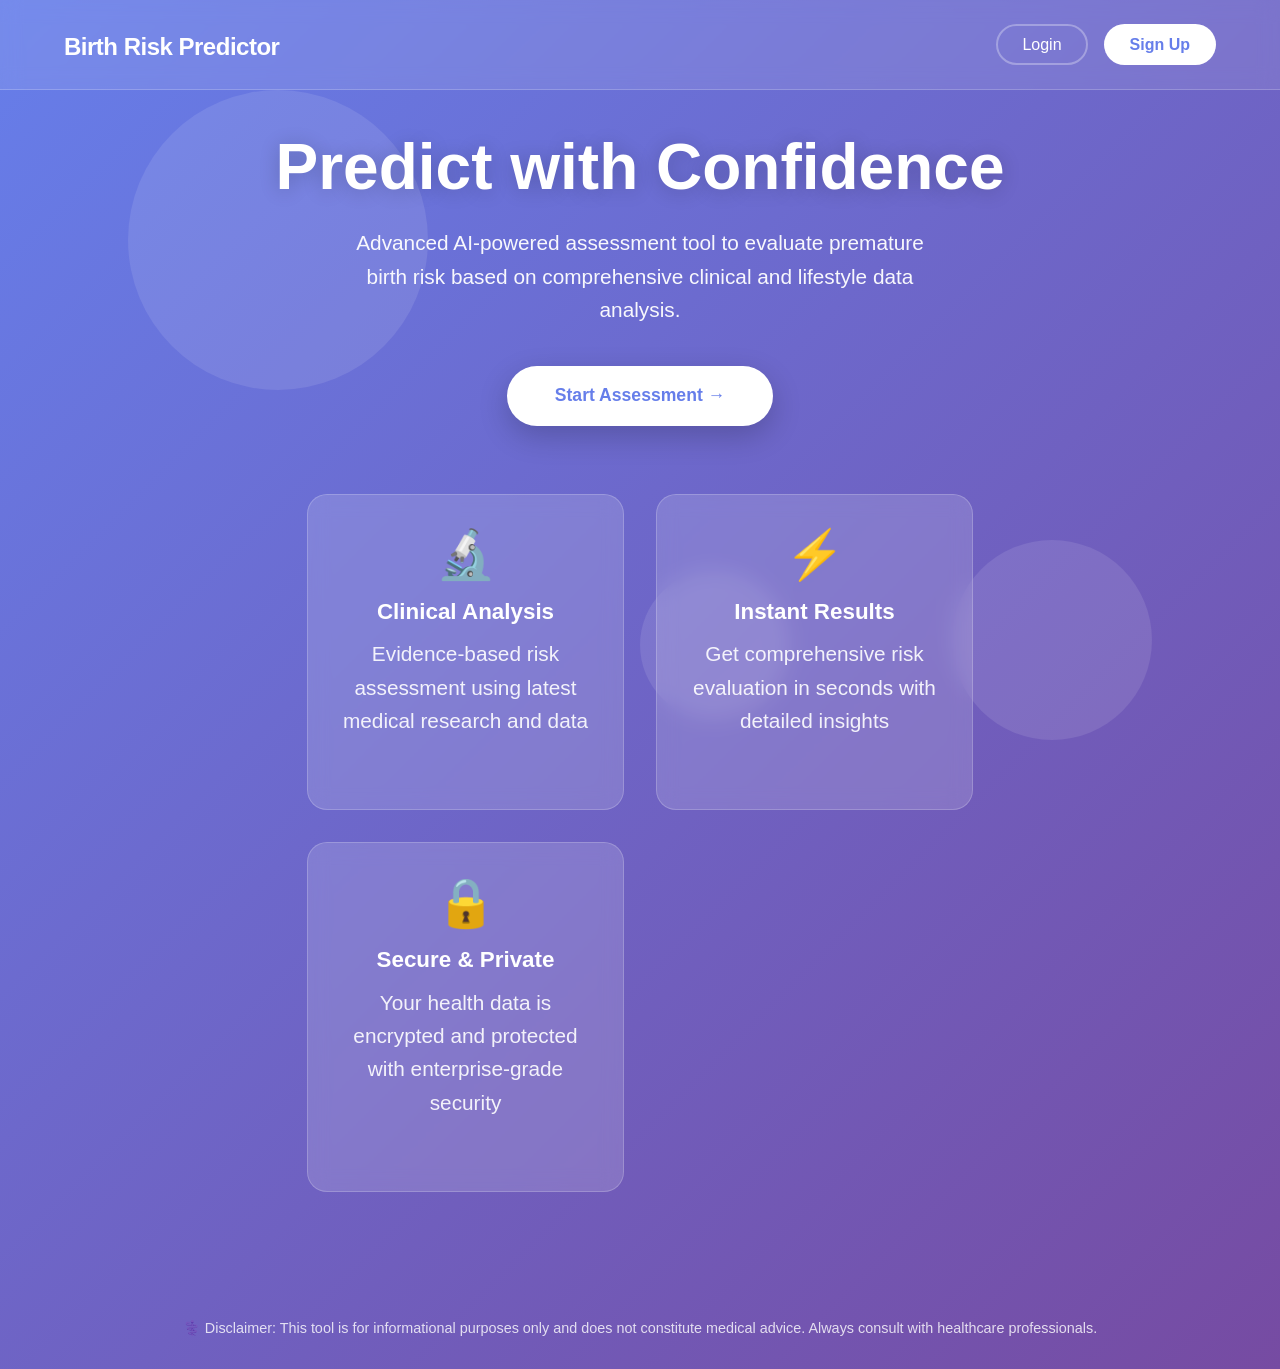
==== frontend/index.html @ d617b3e4 "update" ====
<!DOCTYPE html>
<html lang="en">
<head>
  <meta charset="UTF-8">
  <meta name="viewport" content="width=device-width, initial-scale=1.0">
  <title>Premature Birth Risk Predictor</title>
  <style>
    * {
      margin: 0;
      padding: 0;
      box-sizing: border-box;
    }

    body {
      font-family: -apple-system, BlinkMacSystemFont, 'Segoe UI', Roboto, Oxygen, Ubuntu, Cantarell, sans-serif;
      background: linear-gradient(135deg, #667eea 0%, #764ba2 100%);
      min-height: 100vh;
      overflow-x: hidden;
    }

    .header {
      position: fixed;
      top: 0;
      left: 0;
      right: 0;
      display: flex;
      justify-content: space-between;
      align-items: center;
      padding: 1.5rem 5%;
      background: rgba(255, 255, 255, 0.1);
      backdrop-filter: blur(10px);
      border-bottom: 1px solid rgba(255, 255, 255, 0.2);
      z-index: 1000;
    }

    .logo a {
      color: white;
      text-decoration: none;
      font-size: 1.5rem;
      font-weight: 700;
      letter-spacing: -0.5px;
      transition: opacity 0.3s;
    }

    .logo a:hover {
      opacity: 0.8;
    }

    .nav {
      display: flex;
      gap: 1rem;
    }

    .nav a {
      color: white;
      text-decoration: none;
      padding: 0.6rem 1.5rem;
      border-radius: 25px;
      transition: all 0.3s;
      font-weight: 500;
      border: 2px solid transparent;
    }

    .nav a:first-child {
      border-color: rgba(255, 255, 255, 0.3);
    }

    .nav a:last-child {
      background: white;
      color: #667eea;
      font-weight: 600;
    }

    .nav a:hover {
      transform: translateY(-2px);
      box-shadow: 0 4px 12px rgba(0, 0, 0, 0.15);
    }

    .main {
      padding-top: 100px;
      min-height: 100vh;
      display: flex;
      align-items: center;
      justify-content: center;
    }

    .hero {
      text-align: center;
      color: white;
      max-width: 800px;
      padding: 2rem;
      animation: fadeInUp 1s ease-out;
    }

    @keyframes fadeInUp {
      from {
        opacity: 0;
        transform: translateY(30px);
      }
      to {
        opacity: 1;
        transform: translateY(0);
      }
    }

    .hero h2 {
      font-size: 4rem;
      margin-bottom: 1.5rem;
      font-weight: 800;
      line-height: 1.1;
      text-shadow: 0 2px 20px rgba(0, 0, 0, 0.2);
    }

    .hero p {
      font-size: 1.3rem;
      margin-bottom: 2.5rem;
      opacity: 0.95;
      line-height: 1.6;
      max-width: 600px;
      margin-left: auto;
      margin-right: auto;
    }

    .button {
      display: inline-block;
      padding: 1.2rem 3rem;
      background: white;
      color: #667eea;
      text-decoration: none;
      border-radius: 50px;
      font-weight: 700;
      font-size: 1.1rem;
      transition: all 0.3s;
      box-shadow: 0 10px 30px rgba(0, 0, 0, 0.2);
      position: relative;
      overflow: hidden;
    }

    .button::before {
      content: '';
      position: absolute;
      top: 0;
      left: -100%;
      width: 100%;
      height: 100%;
      background: linear-gradient(90deg, transparent, rgba(255, 255, 255, 0.3), transparent);
      transition: left 0.5s;
    }

    .button:hover::before {
      left: 100%;
    }

    .button:hover {
      transform: translateY(-3px);
      box-shadow: 0 15px 40px rgba(0, 0, 0, 0.3);
    }

    .features {
      display: grid;
      grid-template-columns: repeat(auto-fit, minmax(250px, 1fr));
      gap: 2rem;
      margin-top: 4rem;
      padding: 0 2rem;
    }

    .feature-card {
      background: rgba(255, 255, 255, 0.15);
      backdrop-filter: blur(10px);
      padding: 2rem;
      border-radius: 20px;
      border: 1px solid rgba(255, 255, 255, 0.2);
      transition: all 0.3s;
      animation: fadeInUp 1s ease-out backwards;
    }

    .feature-card:nth-child(1) { animation-delay: 0.2s; }
    .feature-card:nth-child(2) { animation-delay: 0.4s; }
    .feature-card:nth-child(3) { animation-delay: 0.6s; }

    .feature-card:hover {
      transform: translateY(-10px);
      background: rgba(255, 255, 255, 0.2);
    }

    .feature-icon {
      font-size: 3rem;
      margin-bottom: 1rem;
      display: block;
    }

    .feature-card h3 {
      font-size: 1.4rem;
      margin-bottom: 0.8rem;
    }

    .feature-card p {
      opacity: 0.9;
      line-height: 1.6;
    }

    .footer {
      text-align: center;
      padding: 2rem;
      color: white;
      opacity: 0.8;
      font-size: 0.9rem;
      margin-top: 4rem;
    }

    .floating-circles {
      position: absolute;
      top: 0;
      left: 0;
      width: 100%;
      height: 100%;
      overflow: hidden;
      pointer-events: none;
      z-index: -1;
    }

    .circle {
      position: absolute;
      border-radius: 50%;
      background: rgba(255, 255, 255, 0.1);
      animation: float 20s infinite ease-in-out;
    }

    .circle:nth-child(1) {
      width: 300px;
      height: 300px;
      top: 10%;
      left: 10%;
      animation-delay: 0s;
    }

    .circle:nth-child(2) {
      width: 200px;
      height: 200px;
      top: 60%;
      right: 10%;
      animation-delay: 5s;
    }

    .circle:nth-child(3) {
      width: 150px;
      height: 150px;
      bottom: 20%;
      left: 50%;
      animation-delay: 10s;
    }

    @keyframes float {
      0%, 100% {
        transform: translateY(0) rotate(0deg);
      }
      50% {
        transform: translateY(-30px) rotate(180deg);
      }
    }

    @media (max-width: 768px) {
      .hero h2 {
        font-size: 2.5rem;
      }

      .hero p {
        font-size: 1.1rem;
      }

      .features {
        grid-template-columns: 1fr;
      }

      .nav {
        gap: 0.5rem;
      }

      .nav a {
        padding: 0.5rem 1rem;
        font-size: 0.9rem;
      }
    }
  </style>
</head>
<body>
  <div class="floating-circles">
    <div class="circle"></div>
    <div class="circle"></div>
    <div class="circle"></div>
  </div>

  <header class="header">
    <h1 class="logo"><a href="index.html">Birth Risk Predictor</a></h1>
    <nav id="navMenu" class="nav">
      <a href="login.html">Login</a>
      <a href="signup.html">Sign Up</a>
    </nav>
  </header>

  <main class="main">
    <section class="hero">
      <h2>Predict with Confidence</h2>
      <p>Advanced AI-powered assessment tool to evaluate premature birth risk based on comprehensive clinical and lifestyle data analysis.</p>
      <a href="form.html" class="button">Start Assessment →</a>

      <div class="features">
        <div class="feature-card">
          <span class="feature-icon">🔬</span>
          <h3>Clinical Analysis</h3>
          <p>Evidence-based risk assessment using latest medical research and data</p>
        </div>
        <div class="feature-card">
          <span class="feature-icon">⚡</span>
          <h3>Instant Results</h3>
          <p>Get comprehensive risk evaluation in seconds with detailed insights</p>
        </div>
        <div class="feature-card">
          <span class="feature-icon">🔒</span>
          <h3>Secure & Private</h3>
          <p>Your health data is encrypted and protected with enterprise-grade security</p>
        </div>
      </div>
    </section>
  </main>

  <footer class="footer">
    <p>⚕️ Disclaimer: This tool is for informational purposes only and does not constitute medical advice. Always consult with healthcare professionals.</p>
  </footer>

  <script>
    // Add smooth scroll behavior
    document.querySelectorAll('a[href^="#"]').forEach(anchor => {
      anchor.addEventListener('click', function (e) {
        e.preventDefault();
        const target = document.querySelector(this.getAttribute('href'));
        if (target) {
          target.scrollIntoView({ behavior: 'smooth' });
        }
      });
    });

    // Add hover effect to feature cards
    const cards = document.querySelectorAll('.feature-card');
    cards.forEach(card => {
      card.addEventListener('mouseenter', function() {
        this.style.boxShadow = '0 20px 60px rgba(0, 0, 0, 0.3)';
      });
      card.addEventListener('mouseleave', function() {
        this.style.boxShadow = 'none';
      });
    });
  </script>
</body>
</html>
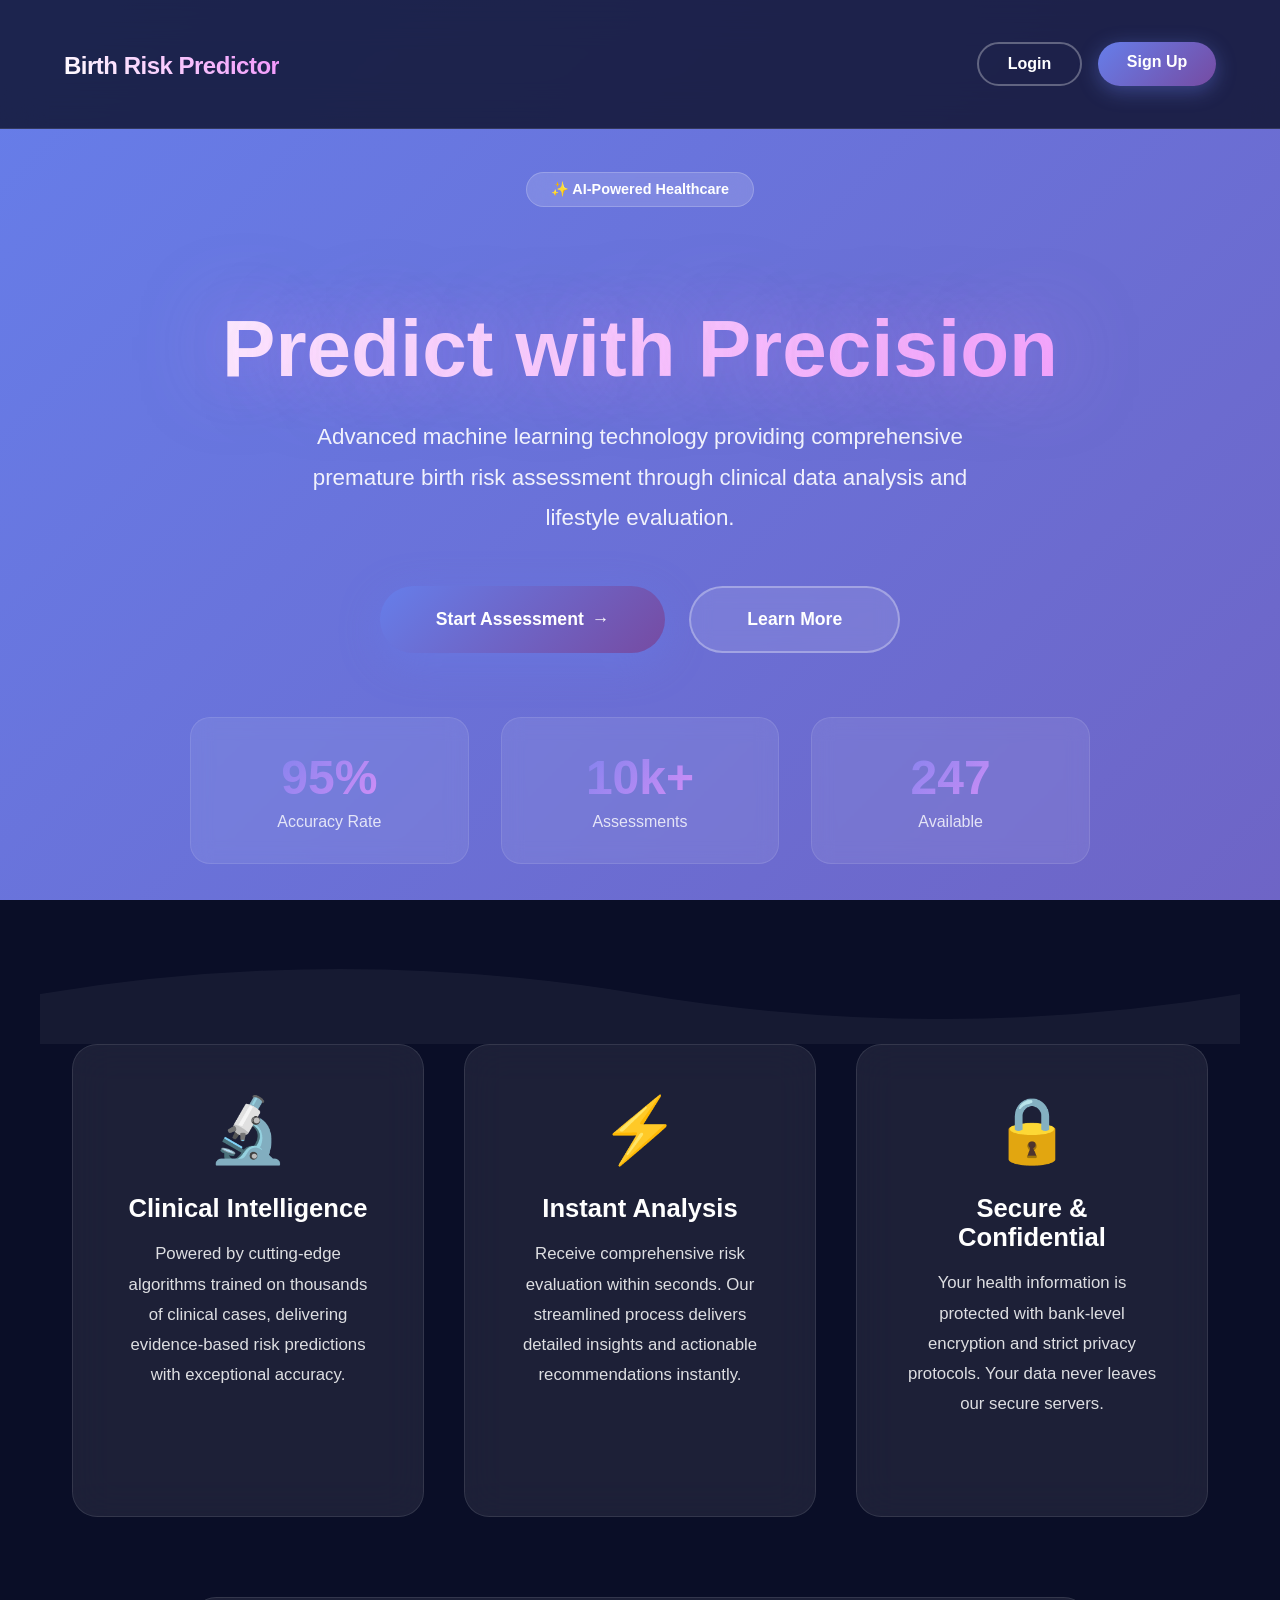
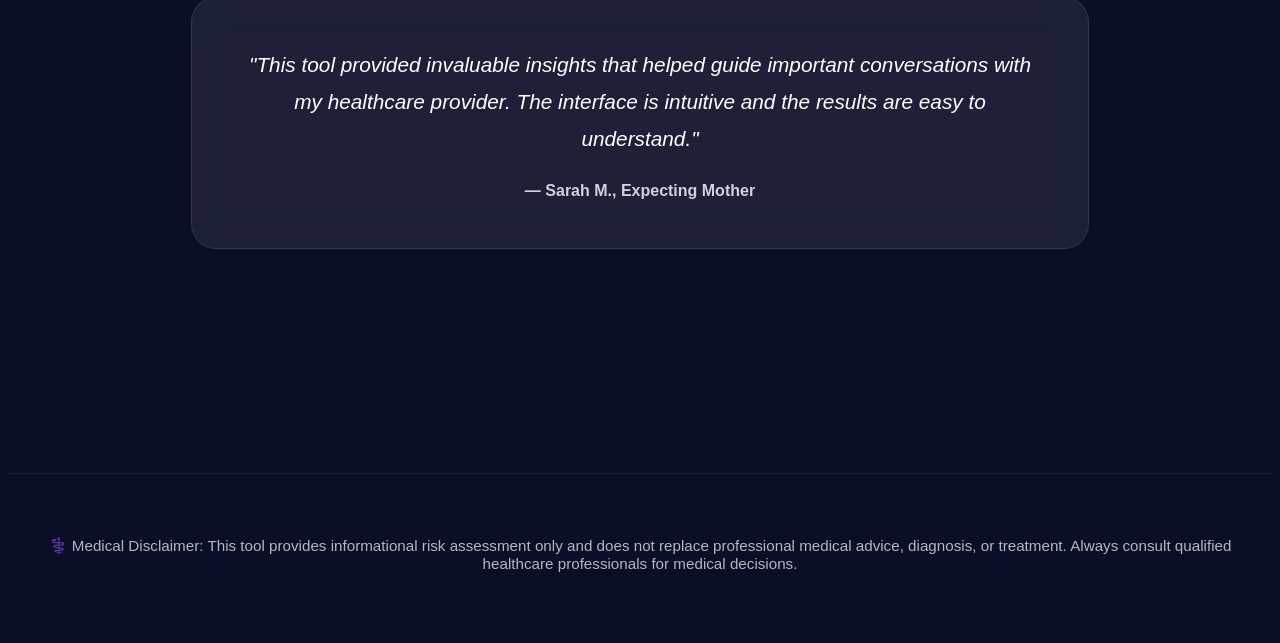
==== commit 9ac25809: "update" ====
--- a/frontend/index.html
+++ b/frontend/index.html
@@ -4,293 +4,13 @@
   <meta charset="UTF-8">
   <meta name="viewport" content="width=device-width, initial-scale=1.0">
   <title>Premature Birth Risk Predictor</title>
-  <style>
-    * {
-      margin: 0;
-      padding: 0;
-      box-sizing: border-box;
-    }
-
-    body {
-      font-family: -apple-system, BlinkMacSystemFont, 'Segoe UI', Roboto, Oxygen, Ubuntu, Cantarell, sans-serif;
-      background: linear-gradient(135deg, #667eea 0%, #764ba2 100%);
-      min-height: 100vh;
-      overflow-x: hidden;
-    }
-
-    .header {
-      position: fixed;
-      top: 0;
-      left: 0;
-      right: 0;
-      display: flex;
-      justify-content: space-between;
-      align-items: center;
-      padding: 1.5rem 5%;
-      background: rgba(255, 255, 255, 0.1);
-      backdrop-filter: blur(10px);
-      border-bottom: 1px solid rgba(255, 255, 255, 0.2);
-      z-index: 1000;
-    }
-
-    .logo a {
-      color: white;
-      text-decoration: none;
-      font-size: 1.5rem;
-      font-weight: 700;
-      letter-spacing: -0.5px;
-      transition: opacity 0.3s;
-    }
-
-    .logo a:hover {
-      opacity: 0.8;
-    }
-
-    .nav {
-      display: flex;
-      gap: 1rem;
-    }
-
-    .nav a {
-      color: white;
-      text-decoration: none;
-      padding: 0.6rem 1.5rem;
-      border-radius: 25px;
-      transition: all 0.3s;
-      font-weight: 500;
-      border: 2px solid transparent;
-    }
-
-    .nav a:first-child {
-      border-color: rgba(255, 255, 255, 0.3);
-    }
-
-    .nav a:last-child {
-      background: white;
-      color: #667eea;
-      font-weight: 600;
-    }
-
-    .nav a:hover {
-      transform: translateY(-2px);
-      box-shadow: 0 4px 12px rgba(0, 0, 0, 0.15);
-    }
-
-    .main {
-      padding-top: 100px;
-      min-height: 100vh;
-      display: flex;
-      align-items: center;
-      justify-content: center;
-    }
-
-    .hero {
-      text-align: center;
-      color: white;
-      max-width: 800px;
-      padding: 2rem;
-      animation: fadeInUp 1s ease-out;
-    }
-
-    @keyframes fadeInUp {
-      from {
-        opacity: 0;
-        transform: translateY(30px);
-      }
-      to {
-        opacity: 1;
-        transform: translateY(0);
-      }
-    }
-
-    .hero h2 {
-      font-size: 4rem;
-      margin-bottom: 1.5rem;
-      font-weight: 800;
-      line-height: 1.1;
-      text-shadow: 0 2px 20px rgba(0, 0, 0, 0.2);
-    }
-
-    .hero p {
-      font-size: 1.3rem;
-      margin-bottom: 2.5rem;
-      opacity: 0.95;
-      line-height: 1.6;
-      max-width: 600px;
-      margin-left: auto;
-      margin-right: auto;
-    }
-
-    .button {
-      display: inline-block;
-      padding: 1.2rem 3rem;
-      background: white;
-      color: #667eea;
-      text-decoration: none;
-      border-radius: 50px;
-      font-weight: 700;
-      font-size: 1.1rem;
-      transition: all 0.3s;
-      box-shadow: 0 10px 30px rgba(0, 0, 0, 0.2);
-      position: relative;
-      overflow: hidden;
-    }
-
-    .button::before {
-      content: '';
-      position: absolute;
-      top: 0;
-      left: -100%;
-      width: 100%;
-      height: 100%;
-      background: linear-gradient(90deg, transparent, rgba(255, 255, 255, 0.3), transparent);
-      transition: left 0.5s;
-    }
-
-    .button:hover::before {
-      left: 100%;
-    }
-
-    .button:hover {
-      transform: translateY(-3px);
-      box-shadow: 0 15px 40px rgba(0, 0, 0, 0.3);
-    }
-
-    .features {
-      display: grid;
-      grid-template-columns: repeat(auto-fit, minmax(250px, 1fr));
-      gap: 2rem;
-      margin-top: 4rem;
-      padding: 0 2rem;
-    }
-
-    .feature-card {
-      background: rgba(255, 255, 255, 0.15);
-      backdrop-filter: blur(10px);
-      padding: 2rem;
-      border-radius: 20px;
-      border: 1px solid rgba(255, 255, 255, 0.2);
-      transition: all 0.3s;
-      animation: fadeInUp 1s ease-out backwards;
-    }
-
-    .feature-card:nth-child(1) { animation-delay: 0.2s; }
-    .feature-card:nth-child(2) { animation-delay: 0.4s; }
-    .feature-card:nth-child(3) { animation-delay: 0.6s; }
-
-    .feature-card:hover {
-      transform: translateY(-10px);
-      background: rgba(255, 255, 255, 0.2);
-    }
-
-    .feature-icon {
-      font-size: 3rem;
-      margin-bottom: 1rem;
-      display: block;
-    }
-
-    .feature-card h3 {
-      font-size: 1.4rem;
-      margin-bottom: 0.8rem;
-    }
-
-    .feature-card p {
-      opacity: 0.9;
-      line-height: 1.6;
-    }
-
-    .footer {
-      text-align: center;
-      padding: 2rem;
-      color: white;
-      opacity: 0.8;
-      font-size: 0.9rem;
-      margin-top: 4rem;
-    }
-
-    .floating-circles {
-      position: absolute;
-      top: 0;
-      left: 0;
-      width: 100%;
-      height: 100%;
-      overflow: hidden;
-      pointer-events: none;
-      z-index: -1;
-    }
-
-    .circle {
-      position: absolute;
-      border-radius: 50%;
-      background: rgba(255, 255, 255, 0.1);
-      animation: float 20s infinite ease-in-out;
-    }
-
-    .circle:nth-child(1) {
-      width: 300px;
-      height: 300px;
-      top: 10%;
-      left: 10%;
-      animation-delay: 0s;
-    }
-
-    .circle:nth-child(2) {
-      width: 200px;
-      height: 200px;
-      top: 60%;
-      right: 10%;
-      animation-delay: 5s;
-    }
-
-    .circle:nth-child(3) {
-      width: 150px;
-      height: 150px;
-      bottom: 20%;
-      left: 50%;
-      animation-delay: 10s;
-    }
-
-    @keyframes float {
-      0%, 100% {
-        transform: translateY(0) rotate(0deg);
-      }
-      50% {
-        transform: translateY(-30px) rotate(180deg);
-      }
-    }
-
-    @media (max-width: 768px) {
-      .hero h2 {
-        font-size: 2.5rem;
-      }
-
-      .hero p {
-        font-size: 1.1rem;
-      }
-
-      .features {
-        grid-template-columns: 1fr;
-      }
-
-      .nav {
-        gap: 0.5rem;
-      }
-
-      .nav a {
-        padding: 0.5rem 1rem;
-        font-size: 0.9rem;
-      }
-    }
-  </style>
+   <link rel="stylesheet" href="css/index.css">
 </head>
 <body>
-  <div class="floating-circles">
-    <div class="circle"></div>
-    <div class="circle"></div>
-    <div class="circle"></div>
-  </div>
+  <div class="animated-bg"></div>
+  <div class="particles" id="particles"></div>
 
-  <header class="header">
+  <header class="header" id="header">
     <h1 class="logo"><a href="index.html">Birth Risk Predictor</a></h1>
     <nav id="navMenu" class="nav">
       <a href="login.html">Login</a>
@@ -300,56 +20,168 @@
 
   <main class="main">
     <section class="hero">
-      <h2>Predict with Confidence</h2>
-      <p>Advanced AI-powered assessment tool to evaluate premature birth risk based on comprehensive clinical and lifestyle data analysis.</p>
-      <a href="form.html" class="button">Start Assessment →</a>
+      <div class="hero-content">
+        <div class="badge">✨ AI-Powered Healthcare</div>
+        <h2>Predict with Precision</h2>
+        <p>Advanced machine learning technology providing comprehensive premature birth risk assessment through clinical data analysis and lifestyle evaluation.</p>
+        
+        <div class="cta-group">
+          <a href="form.html" class="button button-primary">
+            <span>Start Assessment</span>
+            <span>→</span>
+          </a>
+          <a href="#features" class="button button-secondary">
+            <span>Learn More</span>
+          </a>
+        </div>
 
-      <div class="features">
+        <div class="stats">
+          <div class="stat-card">
+            <div class="stat-number">95%</div>
+            <div class="stat-label">Accuracy Rate</div>
+          </div>
+          <div class="stat-card">
+            <div class="stat-number">10k+</div>
+            <div class="stat-label">Assessments</div>
+          </div>
+          <div class="stat-card">
+            <div class="stat-number">24/7</div>
+            <div class="stat-label">Available</div>
+          </div>
+        </div>
+      </div>
+
+      <div class="wave-divider"></div>
+
+      <div class="features" id="features">
         <div class="feature-card">
           <span class="feature-icon">🔬</span>
-          <h3>Clinical Analysis</h3>
-          <p>Evidence-based risk assessment using latest medical research and data</p>
+          <h3>Clinical Intelligence</h3>
+          <p>Powered by cutting-edge algorithms trained on thousands of clinical cases, delivering evidence-based risk predictions with exceptional accuracy.</p>
         </div>
         <div class="feature-card">
           <span class="feature-icon">⚡</span>
-          <h3>Instant Results</h3>
-          <p>Get comprehensive risk evaluation in seconds with detailed insights</p>
+          <h3>Instant Analysis</h3>
+          <p>Receive comprehensive risk evaluation within seconds. Our streamlined process delivers detailed insights and actionable recommendations instantly.</p>
         </div>
         <div class="feature-card">
           <span class="feature-icon">🔒</span>
-          <h3>Secure & Private</h3>
-          <p>Your health data is encrypted and protected with enterprise-grade security</p>
+          <h3>Secure & Confidential</h3>
+          <p>Your health information is protected with bank-level encryption and strict privacy protocols. Your data never leaves our secure servers.</p>
         </div>
+      </div>
+
+      <div class="testimonial">
+        <div class="testimonial-text">
+          "This tool provided invaluable insights that helped guide important conversations with my healthcare provider. The interface is intuitive and the results are easy to understand."
+        </div>
+        <div class="testimonial-author">— Sarah M., Expecting Mother</div>
       </div>
     </section>
   </main>
 
   <footer class="footer">
-    <p>⚕️ Disclaimer: This tool is for informational purposes only and does not constitute medical advice. Always consult with healthcare professionals.</p>
+    <p>⚕️ Medical Disclaimer: This tool provides informational risk assessment only and does not replace professional medical advice, diagnosis, or treatment. Always consult qualified healthcare professionals for medical decisions.</p>
   </footer>
 
   <script>
-    // Add smooth scroll behavior
+    // Create floating particles
+    const particlesContainer = document.getElementById('particles');
+    for (let i = 0; i < 50; i++) {
+      const particle = document.createElement('div');
+      particle.className = 'particle';
+      particle.style.left = Math.random() * 100 + '%';
+      particle.style.animationDelay = Math.random() * 10 + 's';
+      particle.style.animationDuration = (Math.random() * 10 + 10) + 's';
+      particlesContainer.appendChild(particle);
+    }
+
+    // Header scroll effect
+    const header = document.getElementById('header');
+    window.addEventListener('scroll', () => {
+      if (window.scrollY > 50) {
+        header.classList.add('scrolled');
+      } else {
+        header.classList.remove('scrolled');
+      }
+    });
+
+    // Smooth scroll for anchor links
     document.querySelectorAll('a[href^="#"]').forEach(anchor => {
       anchor.addEventListener('click', function (e) {
         e.preventDefault();
         const target = document.querySelector(this.getAttribute('href'));
         if (target) {
-          target.scrollIntoView({ behavior: 'smooth' });
+          target.scrollIntoView({ behavior: 'smooth', block: 'start' });
         }
       });
     });
 
-    // Add hover effect to feature cards
-    const cards = document.querySelectorAll('.feature-card');
-    cards.forEach(card => {
-      card.addEventListener('mouseenter', function() {
-        this.style.boxShadow = '0 20px 60px rgba(0, 0, 0, 0.3)';
-      });
-      card.addEventListener('mouseleave', function() {
-        this.style.boxShadow = 'none';
+    // Parallax effect on scroll
+    window.addEventListener('scroll', () => {
+      const scrolled = window.pageYOffset;
+      const parallaxElements = document.querySelectorAll('.hero-content');
+      parallaxElements.forEach(el => {
+        el.style.transform = `translateY(${scrolled * 0.3}px)`;
       });
     });
+
+    // Interactive hover effects on cards
+    const cards = document.querySelectorAll('.feature-card, .stat-card');
+    cards.forEach(card => {
+      card.addEventListener('mousemove', (e) => {
+        const rect = card.getBoundingClientRect();
+        const x = e.clientX - rect.left;
+        const y = e.clientY - rect.top;
+        
+        const centerX = rect.width / 2;
+        const centerY = rect.height / 2;
+        
+        const rotateX = (y - centerY) / 10;
+        const rotateY = (centerX - x) / 10;
+        
+        card.style.transform = `perspective(1000px) rotateX(${rotateX}deg) rotateY(${rotateY}deg) translateY(-15px) scale(1.02)`;
+      });
+      
+      card.addEventListener('mouseleave', () => {
+        card.style.transform = '';
+      });
+    });
+
+    // Number counter animation for stats
+    const animateNumbers = () => {
+      const stats = document.querySelectorAll('.stat-number');
+      stats.forEach(stat => {
+        const target = stat.innerText;
+        const isPercentage = target.includes('%');
+        const isPlus = target.includes('+');
+        const numericValue = parseInt(target.replace(/[^\d]/g, ''));
+        
+        let current = 0;
+        const increment = numericValue / 50;
+        const timer = setInterval(() => {
+          current += increment;
+          if (current >= numericValue) {
+            current = numericValue;
+            clearInterval(timer);
+          }
+          stat.innerText = Math.floor(current) + (isPercentage ? '%' : '') + (isPlus ? 'k+' : '');
+        }, 30);
+      });
+    };
+
+    // Trigger number animation when stats come into view
+    const observer = new IntersectionObserver((entries) => {
+      entries.forEach(entry => {
+        if (entry.isIntersecting) {
+          animateNumbers();
+          observer.unobserve(entry.target);
+        }
+      });
+    });
+
+    const statsSection = document.querySelector('.stats');
+    if (statsSection) observer.observe(statsSection);
   </script>
 </body>
 </html>
--- a/frontend/css/index.css
+++ b/frontend/css/index.css
@@ -0,0 +1,517 @@
+cv
+    * {
+      margin: 0;
+      padding: 0;
+      box-sizing: border-box;
+    }
+
+    body {
+      font-family: 'Inter', -apple-system, BlinkMacSystemFont, 'Segoe UI', Roboto, Oxygen, Ubuntu, sans-serif;
+      background: #0a0e27;
+      color: white;
+      overflow-x: hidden;
+    }
+
+    .animated-bg {
+      position: fixed;
+      top: 0;
+      left: 0;
+      width: 100%;
+      height: 100%;
+      z-index: -1;
+      background: linear-gradient(135deg, #667eea 0%, #764ba2 50%, #f093fb 100%);
+      background-size: 400% 400%;
+      animation: gradientShift 15s ease infinite;
+    }
+
+    @keyframes gradientShift {
+      0% { background-position: 0% 50%; }
+      50% { background-position: 100% 50%; }
+      100% { background-position: 0% 50%; }
+    }
+
+    .particles {
+      position: fixed;
+      top: 0;
+      left: 0;
+      width: 100%;
+      height: 100%;
+      z-index: -1;
+    }
+
+    .particle {
+      position: absolute;
+      width: 4px;
+      height: 4px;
+      background: white;
+      border-radius: 50%;
+      opacity: 0;
+      animation: particleFloat 10s infinite ease-in-out;
+    }
+
+    @keyframes particleFloat {
+      0% {
+        opacity: 0;
+        transform: translateY(0) translateX(0);
+      }
+      10% {
+        opacity: 1;
+      }
+      90% {
+        opacity: 1;
+      }
+      100% {
+        opacity: 0;
+        transform: translateY(-100vh) translateX(50px);
+      }
+    }
+
+    .header {
+      position: fixed;
+      top: 0;
+      left: 0;
+      right: 0;
+      display: flex;
+      justify-content: space-between;
+      align-items: center;
+      padding: 1.5rem 5%;
+      background: rgba(10, 14, 39, 0.8);
+      backdrop-filter: blur(20px);
+      border-bottom: 1px solid rgba(255, 255, 255, 0.1);
+      z-index: 1000;
+      transition: all 0.3s;
+    }
+
+    .header.scrolled {
+      padding: 1rem 5%;
+      background: rgba(10, 14, 39, 0.95);
+      box-shadow: 0 10px 40px rgba(0, 0, 0, 0.3);
+    }
+
+    .logo a {
+      color: white;
+      text-decoration: none;
+      font-size: 1.5rem;
+      font-weight: 800;
+      letter-spacing: -0.5px;
+      background: linear-gradient(45deg, #fff, #f093fb);
+      -webkit-background-clip: text;
+      -webkit-text-fill-color: transparent;
+      background-clip: text;
+      transition: all 0.3s;
+    }
+
+    .logo a:hover {
+      transform: scale(1.05);
+      filter: brightness(1.2);
+    }
+
+    .nav {
+      display: flex;
+      gap: 1rem;
+    }
+
+    .nav a {
+      color: white;
+      text-decoration: none;
+      padding: 0.7rem 1.8rem;
+      border-radius: 30px;
+      transition: all 0.4s cubic-bezier(0.68, -0.55, 0.265, 1.55);
+      font-weight: 600;
+      border: 2px solid transparent;
+      position: relative;
+      overflow: hidden;
+    }
+
+    .nav a::before {
+      content: '';
+      position: absolute;
+      top: 0;
+      left: -100%;
+      width: 100%;
+      height: 100%;
+      background: linear-gradient(90deg, transparent, rgba(255, 255, 255, 0.2), transparent);
+      transition: left 0.5s;
+    }
+
+    .nav a:hover::before {
+      left: 100%;
+    }
+
+    .nav a:first-child {
+      border-color: rgba(255, 255, 255, 0.3);
+    }
+
+    .nav a:first-child:hover {
+      background: rgba(255, 255, 255, 0.1);
+      border-color: white;
+    }
+
+    .nav a:last-child {
+      background: linear-gradient(135deg, #667eea, #764ba2);
+      border: none;
+      box-shadow: 0 5px 20px rgba(102, 126, 234, 0.4);
+    }
+
+    .nav a:last-child:hover {
+      transform: translateY(-3px);
+      box-shadow: 0 10px 30px rgba(102, 126, 234, 0.6);
+    }
+
+    .main {
+      padding-top: 100px;
+      min-height: 100vh;
+    }
+
+    .hero {
+      text-align: center;
+      padding: 4rem 2rem;
+      max-width: 1400px;
+      margin: 0 auto;
+    }
+
+    .hero-content {
+      animation: fadeInUp 1s ease-out;
+    }
+
+    @keyframes fadeInUp {
+      from {
+        opacity: 0;
+        transform: translateY(50px);
+      }
+      to {
+        opacity: 1;
+        transform: translateY(0);
+      }
+    }
+
+    .badge {
+      display: inline-block;
+      padding: 0.5rem 1.5rem;
+      background: rgba(255, 255, 255, 0.15);
+      backdrop-filter: blur(10px);
+      border-radius: 30px;
+      font-size: 0.9rem;
+      font-weight: 600;
+      margin-bottom: 2rem;
+      border: 1px solid rgba(255, 255, 255, 0.2);
+      animation: pulse 2s infinite;
+    }
+
+    @keyframes pulse {
+      0%, 100% {
+        box-shadow: 0 0 0 0 rgba(255, 255, 255, 0.4);
+      }
+      50% {
+        box-shadow: 0 0 0 10px rgba(255, 255, 255, 0);
+      }
+    }
+
+    .hero h2 {
+      font-size: 5rem;
+      margin-bottom: 1.5rem;
+      font-weight: 900;
+      line-height: 1.1;
+      background: linear-gradient(135deg, #fff 0%, #f093fb 100%);
+      -webkit-background-clip: text;
+      -webkit-text-fill-color: transparent;
+      background-clip: text;
+      text-shadow: 0 0 80px rgba(240, 147, 251, 0.5);
+      animation: glow 3s ease-in-out infinite;
+    }
+
+    @keyframes glow {
+      0%, 100% {
+        filter: brightness(1) drop-shadow(0 0 20px rgba(240, 147, 251, 0.5));
+      }
+      50% {
+        filter: brightness(1.2) drop-shadow(0 0 40px rgba(240, 147, 251, 0.8));
+      }
+    }
+
+    .hero p {
+      font-size: 1.4rem;
+      margin-bottom: 3rem;
+      opacity: 0.9;
+      line-height: 1.8;
+      max-width: 700px;
+      margin-left: auto;
+      margin-right: auto;
+    }
+
+    .cta-group {
+      display: flex;
+      gap: 1.5rem;
+      justify-content: center;
+      flex-wrap: wrap;
+      margin-bottom: 4rem;
+    }
+
+    .button {
+      display: inline-flex;
+      align-items: center;
+      gap: 0.5rem;
+      padding: 1.3rem 3.5rem;
+      text-decoration: none;
+      border-radius: 50px;
+      font-weight: 700;
+      font-size: 1.1rem;
+      transition: all 0.4s cubic-bezier(0.68, -0.55, 0.265, 1.55);
+      position: relative;
+      overflow: hidden;
+    }
+
+    .button-primary {
+      background: linear-gradient(135deg, #667eea, #764ba2);
+      color: white;
+      box-shadow: 0 10px 40px rgba(102, 126, 234, 0.4);
+    }
+
+    .button-primary::before {
+      content: '';
+      position: absolute;
+      top: 0;
+      left: 0;
+      width: 100%;
+      height: 100%;
+      background: linear-gradient(135deg, #764ba2, #f093fb);
+      opacity: 0;
+      transition: opacity 0.4s;
+    }
+
+    .button-primary:hover::before {
+      opacity: 1;
+    }
+
+    .button-primary:hover {
+      transform: translateY(-5px) scale(1.05);
+      box-shadow: 0 20px 60px rgba(102, 126, 234, 0.6);
+    }
+
+    .button-secondary {
+      background: rgba(255, 255, 255, 0.1);
+      color: white;
+      border: 2px solid rgba(255, 255, 255, 0.3);
+      backdrop-filter: blur(10px);
+    }
+
+    .button-secondary:hover {
+      background: rgba(255, 255, 255, 0.2);
+      border-color: white;
+      transform: translateY(-5px);
+    }
+
+    .button span {
+      position: relative;
+      z-index: 1;
+    }
+
+    .stats {
+      display: grid;
+      grid-template-columns: repeat(auto-fit, minmax(200px, 1fr));
+      gap: 2rem;
+      max-width: 900px;
+      margin: 0 auto 5rem;
+      animation: fadeInUp 1s ease-out 0.3s backwards;
+    }
+
+    .stat-card {
+      background: rgba(255, 255, 255, 0.08);
+      backdrop-filter: blur(10px);
+      padding: 2rem;
+      border-radius: 20px;
+      border: 1px solid rgba(255, 255, 255, 0.1);
+      transition: all 0.4s;
+    }
+
+    .stat-card:hover {
+      transform: translateY(-10px);
+      background: rgba(255, 255, 255, 0.12);
+      border-color: rgba(255, 255, 255, 0.3);
+      box-shadow: 0 20px 60px rgba(0, 0, 0, 0.3);
+    }
+
+    .stat-number {
+      font-size: 3rem;
+      font-weight: 900;
+      background: linear-gradient(135deg, #667eea, #f093fb);
+      -webkit-background-clip: text;
+      -webkit-text-fill-color: transparent;
+      background-clip: text;
+      margin-bottom: 0.5rem;
+    }
+
+    .stat-label {
+      font-size: 1rem;
+      opacity: 0.8;
+    }
+
+    .features {
+      display: grid;
+      grid-template-columns: repeat(auto-fit, minmax(320px, 1fr));
+      gap: 2.5rem;
+      padding: 0 2rem;
+      max-width: 1400px;
+      margin: 0 auto 5rem;
+    }
+
+    .feature-card {
+      background: rgba(255, 255, 255, 0.08);
+      backdrop-filter: blur(20px);
+      padding: 3rem;
+      border-radius: 25px;
+      border: 1px solid rgba(255, 255, 255, 0.1);
+      transition: all 0.5s cubic-bezier(0.68, -0.55, 0.265, 1.55);
+      animation: fadeInUp 1s ease-out backwards;
+      position: relative;
+      overflow: hidden;
+    }
+
+    .feature-card::before {
+      content: '';
+      position: absolute;
+      top: 0;
+      left: 0;
+      width: 100%;
+      height: 100%;
+      background: linear-gradient(135deg, rgba(102, 126, 234, 0.2), rgba(240, 147, 251, 0.2));
+      opacity: 0;
+      transition: opacity 0.5s;
+    }
+
+    .feature-card:hover::before {
+      opacity: 1;
+    }
+
+    .feature-card:nth-child(1) { animation-delay: 0.2s; }
+    .feature-card:nth-child(2) { animation-delay: 0.4s; }
+    .feature-card:nth-child(3) { animation-delay: 0.6s; }
+
+    .feature-card:hover {
+      transform: translateY(-15px) scale(1.02);
+      background: rgba(255, 255, 255, 0.15);
+      border-color: rgba(255, 255, 255, 0.3);
+      box-shadow: 0 30px 80px rgba(102, 126, 234, 0.4);
+    }
+
+    .feature-icon {
+      font-size: 4rem;
+      margin-bottom: 1.5rem;
+      display: block;
+      position: relative;
+      z-index: 1;
+      animation: bounce 2s infinite;
+    }
+
+    @keyframes bounce {
+      0%, 100% { transform: translateY(0); }
+      50% { transform: translateY(-10px); }
+    }
+
+    .feature-card:hover .feature-icon {
+      animation: spin 0.6s ease-in-out;
+    }
+
+    @keyframes spin {
+      0% { transform: rotate(0deg) scale(1); }
+      50% { transform: rotate(180deg) scale(1.2); }
+      100% { transform: rotate(360deg) scale(1); }
+    }
+
+    .feature-card h3 {
+      font-size: 1.6rem;
+      margin-bottom: 1rem;
+      position: relative;
+      z-index: 1;
+    }
+
+    .feature-card p {
+      opacity: 0.85;
+      line-height: 1.8;
+      font-size: 1.05rem;
+      position: relative;
+      z-index: 1;
+    }
+
+    .wave-divider {
+      width: 100%;
+      height: 100px;
+      background: url("data:image/svg+xml,%3Csvg xmlns='http://www.w3.org/2000/svg' viewBox='0 0 1200 100'%3E%3Cpath fill='rgba(255,255,255,0.05)' d='M0,50 Q300,0 600,50 T1200,50 L1200,100 L0,100 Z'%3E%3C/path%3E%3C/svg%3E") repeat-x;
+      background-size: 1200px 100px;
+      animation: wave 10s linear infinite;
+    }
+
+    @keyframes wave {
+      0% { background-position: 0 0; }
+      100% { background-position: 1200px 0; }
+    }
+
+    .testimonial {
+      max-width: 800px;
+      margin: 5rem auto;
+      padding: 3rem;
+      background: rgba(255, 255, 255, 0.08);
+      backdrop-filter: blur(20px);
+      border-radius: 25px;
+      border: 1px solid rgba(255, 255, 255, 0.1);
+      text-align: center;
+      animation: fadeInUp 1s ease-out 0.8s backwards;
+    }
+
+    .testimonial-text {
+      font-size: 1.3rem;
+      font-style: italic;
+      margin-bottom: 1.5rem;
+      line-height: 1.8;
+    }
+
+    .testimonial-author {
+      font-weight: 600;
+      opacity: 0.8;
+    }
+
+    .footer {
+      text-align: center;
+      padding: 3rem 2rem;
+      opacity: 0.7;
+      font-size: 0.95rem;
+      margin-top: 5rem;
+      border-top: 1px solid rgba(255, 255, 255, 0.1);
+    }
+
+    @media (max-width: 768px) {
+      .hero h2 {
+        font-size: 3rem;
+      }
+
+      .hero p {
+        font-size: 1.1rem;
+      }
+
+      .cta-group {
+        flex-direction: column;
+        align-items: stretch;
+      }
+
+      .button {
+        width: 100%;
+        justify-content: center;
+      }
+
+      .features {
+        grid-template-columns: 1fr;
+      }
+
+      .stats {
+        grid-template-columns: 1fr;
+      }
+
+      .nav {
+        gap: 0.5rem;
+      }
+
+      .nav a {
+        padding: 0.5rem 1rem;
+        font-size: 0.9rem;
+      }
+    }
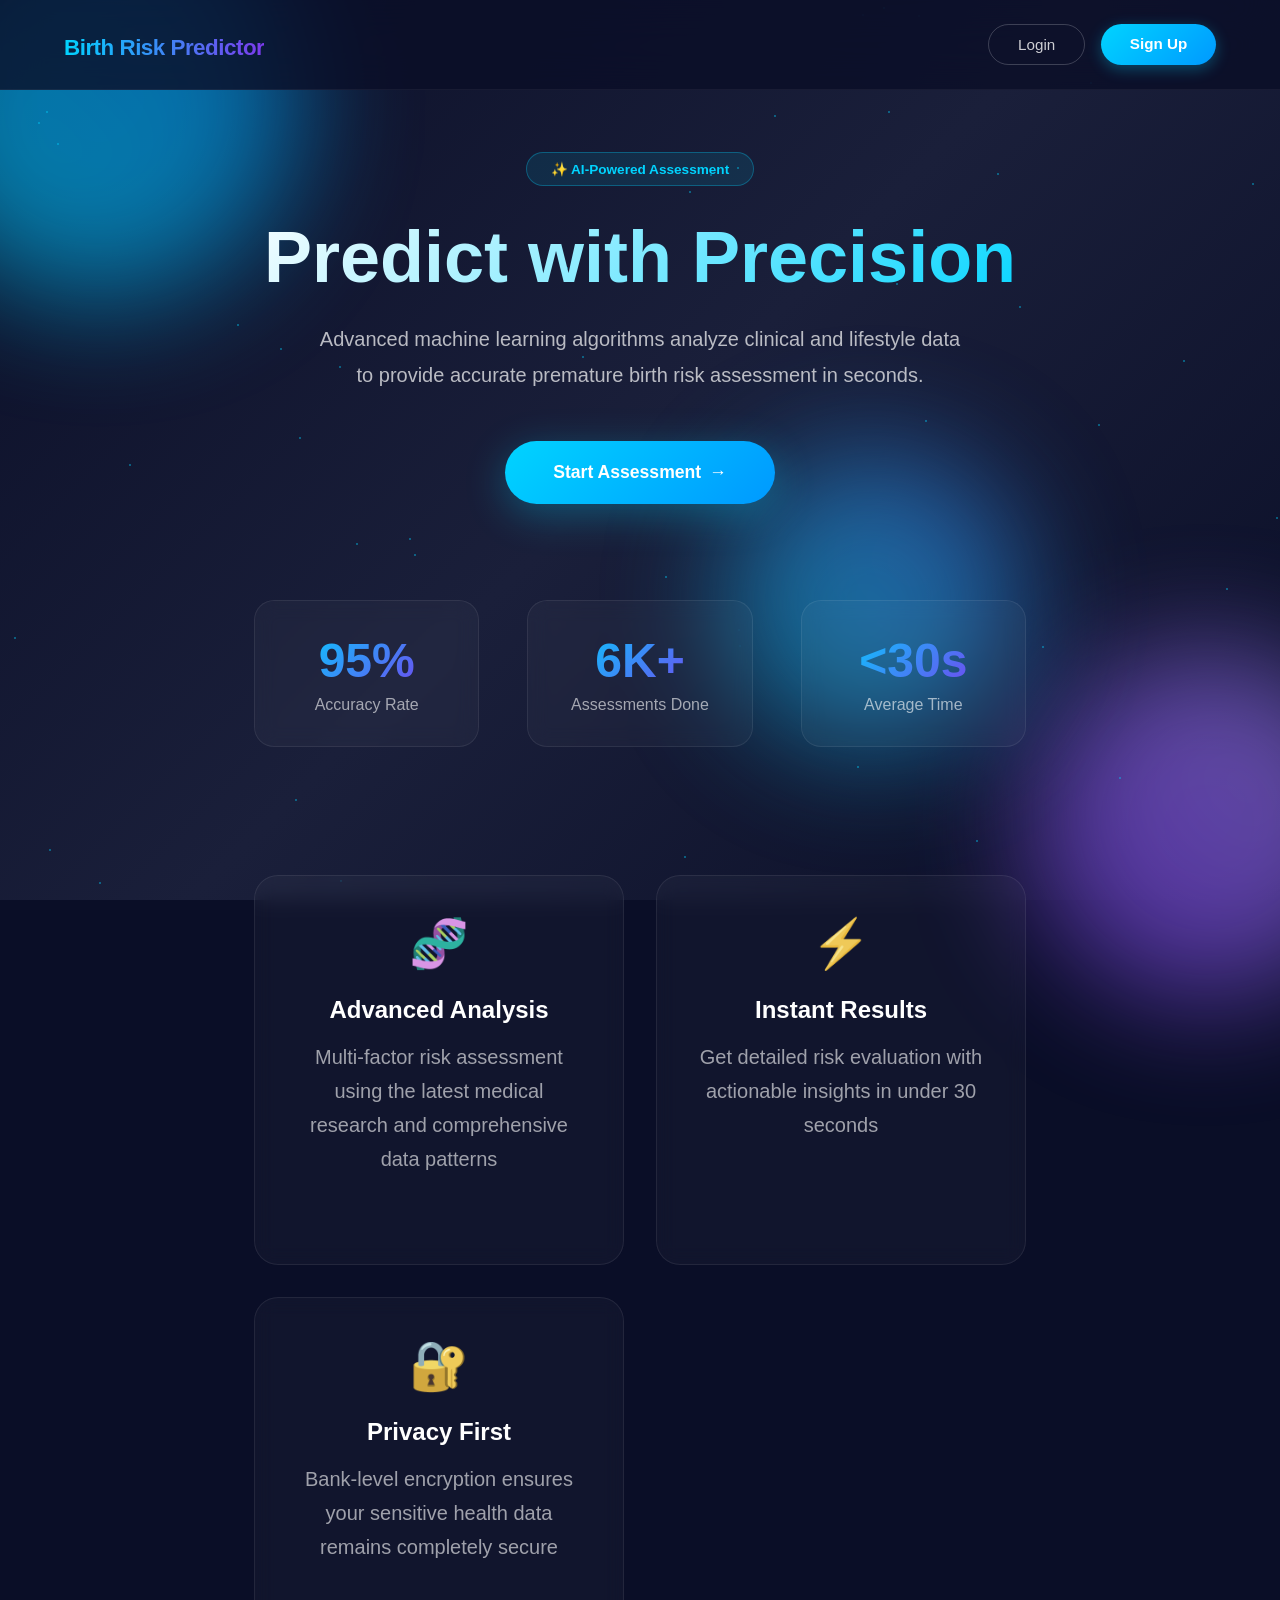
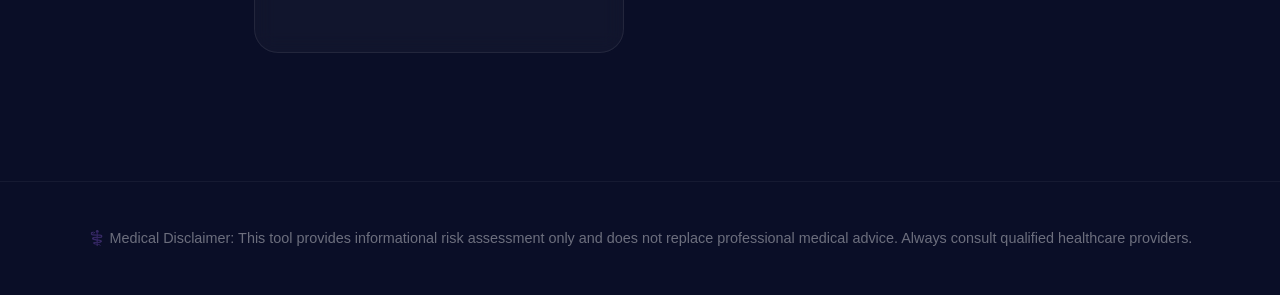
==== commit c187c6ba: "update" ====
--- a/frontend/index.html
+++ b/frontend/index.html
@@ -5,12 +5,18 @@
   <meta name="viewport" content="width=device-width, initial-scale=1.0">
   <title>Premature Birth Risk Predictor</title>
    <link rel="stylesheet" href="css/index.css">
+     <script defer src="js/home.js"></script>
 </head>
 <body>
-  <div class="animated-bg"></div>
+  <div class="animated-bg">
+    <div class="orb orb1"></div>
+    <div class="orb orb2"></div>
+    <div class="orb orb3"></div>
+  </div>
+
   <div class="particles" id="particles"></div>
 
-  <header class="header" id="header">
+  <header class="header">
     <h1 class="logo"><a href="index.html">Birth Risk Predictor</a></h1>
     <nav id="navMenu" class="nav">
       <a href="login.html">Login</a>
@@ -20,168 +26,56 @@
 
   <main class="main">
     <section class="hero">
-      <div class="hero-content">
-        <div class="badge">✨ AI-Powered Healthcare</div>
-        <h2>Predict with Precision</h2>
-        <p>Advanced machine learning technology providing comprehensive premature birth risk assessment through clinical data analysis and lifestyle evaluation.</p>
-        
-        <div class="cta-group">
-          <a href="form.html" class="button button-primary">
-            <span>Start Assessment</span>
-            <span>→</span>
-          </a>
-          <a href="#features" class="button button-secondary">
-            <span>Learn More</span>
-          </a>
+      <div class="hero-badge">✨ AI-Powered Assessment</div>
+      <h2>Predict with Precision</h2>
+      <p>Advanced machine learning algorithms analyze clinical and lifestyle data to provide accurate premature birth risk assessment in seconds.</p>
+      
+      <div class="cta-group">
+        <a href="form.html" class="button-primary">
+          <span>Start Assessment</span>
+          <span class="arrow">→</span>
+        </a>
+      </div>
+
+      <div class="stats">
+        <div class="stat-card">
+          <span class="stat-number">95%</span>
+          <span class="stat-label">Accuracy Rate</span>
         </div>
-
-        <div class="stats">
-          <div class="stat-card">
-            <div class="stat-number">95%</div>
-            <div class="stat-label">Accuracy Rate</div>
-          </div>
-          <div class="stat-card">
-            <div class="stat-number">10k+</div>
-            <div class="stat-label">Assessments</div>
-          </div>
-          <div class="stat-card">
-            <div class="stat-number">24/7</div>
-            <div class="stat-label">Available</div>
-          </div>
+        <div class="stat-card">
+          <span class="stat-number">10K+</span>
+          <span class="stat-label">Assessments Done</span>
+        </div>
+        <div class="stat-card">
+          <span class="stat-number">&lt;30s</span>
+          <span class="stat-label">Average Time</span>
         </div>
       </div>
 
-      <div class="wave-divider"></div>
-
-      <div class="features" id="features">
-        <div class="feature-card">
-          <span class="feature-icon">🔬</span>
-          <h3>Clinical Intelligence</h3>
-          <p>Powered by cutting-edge algorithms trained on thousands of clinical cases, delivering evidence-based risk predictions with exceptional accuracy.</p>
+      <div class="features">
+        <div class="features-grid">
+          <div class="feature-card">
+            <span class="feature-icon">🧬</span>
+            <h3>Advanced Analysis</h3>
+            <p>Multi-factor risk assessment using the latest medical research and comprehensive data patterns</p>
+          </div>
+          <div class="feature-card">
+            <span class="feature-icon">⚡</span>
+            <h3>Instant Results</h3>
+            <p>Get detailed risk evaluation with actionable insights in under 30 seconds</p>
+          </div>
+          <div class="feature-card">
+            <span class="feature-icon">🔐</span>
+            <h3>Privacy First</h3>
+            <p>Bank-level encryption ensures your sensitive health data remains completely secure</p>
+          </div>
         </div>
-        <div class="feature-card">
-          <span class="feature-icon">⚡</span>
-          <h3>Instant Analysis</h3>
-          <p>Receive comprehensive risk evaluation within seconds. Our streamlined process delivers detailed insights and actionable recommendations instantly.</p>
-        </div>
-        <div class="feature-card">
-          <span class="feature-icon">🔒</span>
-          <h3>Secure & Confidential</h3>
-          <p>Your health information is protected with bank-level encryption and strict privacy protocols. Your data never leaves our secure servers.</p>
-        </div>
-      </div>
-
-      <div class="testimonial">
-        <div class="testimonial-text">
-          "This tool provided invaluable insights that helped guide important conversations with my healthcare provider. The interface is intuitive and the results are easy to understand."
-        </div>
-        <div class="testimonial-author">— Sarah M., Expecting Mother</div>
       </div>
     </section>
   </main>
 
   <footer class="footer">
-    <p>⚕️ Medical Disclaimer: This tool provides informational risk assessment only and does not replace professional medical advice, diagnosis, or treatment. Always consult qualified healthcare professionals for medical decisions.</p>
+    <p>⚕️ Medical Disclaimer: This tool provides informational risk assessment only and does not replace professional medical advice. Always consult qualified healthcare providers.</p>
   </footer>
-
-  <script>
-    // Create floating particles
-    const particlesContainer = document.getElementById('particles');
-    for (let i = 0; i < 50; i++) {
-      const particle = document.createElement('div');
-      particle.className = 'particle';
-      particle.style.left = Math.random() * 100 + '%';
-      particle.style.animationDelay = Math.random() * 10 + 's';
-      particle.style.animationDuration = (Math.random() * 10 + 10) + 's';
-      particlesContainer.appendChild(particle);
-    }
-
-    // Header scroll effect
-    const header = document.getElementById('header');
-    window.addEventListener('scroll', () => {
-      if (window.scrollY > 50) {
-        header.classList.add('scrolled');
-      } else {
-        header.classList.remove('scrolled');
-      }
-    });
-
-    // Smooth scroll for anchor links
-    document.querySelectorAll('a[href^="#"]').forEach(anchor => {
-      anchor.addEventListener('click', function (e) {
-        e.preventDefault();
-        const target = document.querySelector(this.getAttribute('href'));
-        if (target) {
-          target.scrollIntoView({ behavior: 'smooth', block: 'start' });
-        }
-      });
-    });
-
-    // Parallax effect on scroll
-    window.addEventListener('scroll', () => {
-      const scrolled = window.pageYOffset;
-      const parallaxElements = document.querySelectorAll('.hero-content');
-      parallaxElements.forEach(el => {
-        el.style.transform = `translateY(${scrolled * 0.3}px)`;
-      });
-    });
-
-    // Interactive hover effects on cards
-    const cards = document.querySelectorAll('.feature-card, .stat-card');
-    cards.forEach(card => {
-      card.addEventListener('mousemove', (e) => {
-        const rect = card.getBoundingClientRect();
-        const x = e.clientX - rect.left;
-        const y = e.clientY - rect.top;
-        
-        const centerX = rect.width / 2;
-        const centerY = rect.height / 2;
-        
-        const rotateX = (y - centerY) / 10;
-        const rotateY = (centerX - x) / 10;
-        
-        card.style.transform = `perspective(1000px) rotateX(${rotateX}deg) rotateY(${rotateY}deg) translateY(-15px) scale(1.02)`;
-      });
-      
-      card.addEventListener('mouseleave', () => {
-        card.style.transform = '';
-      });
-    });
-
-    // Number counter animation for stats
-    const animateNumbers = () => {
-      const stats = document.querySelectorAll('.stat-number');
-      stats.forEach(stat => {
-        const target = stat.innerText;
-        const isPercentage = target.includes('%');
-        const isPlus = target.includes('+');
-        const numericValue = parseInt(target.replace(/[^\d]/g, ''));
-        
-        let current = 0;
-        const increment = numericValue / 50;
-        const timer = setInterval(() => {
-          current += increment;
-          if (current >= numericValue) {
-            current = numericValue;
-            clearInterval(timer);
-          }
-          stat.innerText = Math.floor(current) + (isPercentage ? '%' : '') + (isPlus ? 'k+' : '');
-        }, 30);
-      });
-    };
-
-    // Trigger number animation when stats come into view
-    const observer = new IntersectionObserver((entries) => {
-      entries.forEach(entry => {
-        if (entry.isIntersecting) {
-          animateNumbers();
-          observer.unobserve(entry.target);
-        }
-      });
-    });
-
-    const statsSection = document.querySelector('.stats');
-    if (statsSection) observer.observe(statsSection);
-  </script>
 </body>
 </html>
--- a/frontend/css/index.css
+++ b/frontend/css/index.css
@@ -1,14 +1,13 @@
-cv
-    * {
+ * {
       margin: 0;
       padding: 0;
       box-sizing: border-box;
     }
 
     body {
-      font-family: 'Inter', -apple-system, BlinkMacSystemFont, 'Segoe UI', Roboto, Oxygen, Ubuntu, sans-serif;
+      font-family: 'Inter', -apple-system, BlinkMacSystemFont, 'Segoe UI', Roboto, sans-serif;
       background: #0a0e27;
-      color: white;
+      color: #fff;
       overflow-x: hidden;
     }
 
@@ -19,50 +18,53 @@
       width: 100%;
       height: 100%;
       z-index: -1;
-      background: linear-gradient(135deg, #667eea 0%, #764ba2 50%, #f093fb 100%);
-      background-size: 400% 400%;
-      animation: gradientShift 15s ease infinite;
-    }
-
-    @keyframes gradientShift {
-      0% { background-position: 0% 50%; }
-      50% { background-position: 100% 50%; }
-      100% { background-position: 0% 50%; }
-    }
-
-    .particles {
-      position: fixed;
-      top: 0;
-      left: 0;
-      width: 100%;
-      height: 100%;
-      z-index: -1;
-    }
-
-    .particle {
-      position: absolute;
-      width: 4px;
-      height: 4px;
-      background: white;
+      background: linear-gradient(135deg, #0a0e27 0%, #1a1f3a 50%, #0a0e27 100%);
+    }
+
+    .orb {
+      position: absolute;
       border-radius: 50%;
-      opacity: 0;
-      animation: particleFloat 10s infinite ease-in-out;
-    }
-
-    @keyframes particleFloat {
-      0% {
-        opacity: 0;
-        transform: translateY(0) translateX(0);
-      }
-      10% {
-        opacity: 1;
-      }
-      90% {
-        opacity: 1;
-      }
-      100% {
-        opacity: 0;
-        transform: translateY(-100vh) translateX(50px);
+      filter: blur(60px);
+      opacity: 0.6;
+      animation: float 20s infinite ease-in-out;
+    }
+
+    .orb1 {
+      width: 400px;
+      height: 400px;
+      background: linear-gradient(45deg, #00d4ff, #0099ff);
+      top: -100px;
+      left: -100px;
+      animation-delay: 0s;
+    }
+
+    .orb2 {
+      width: 350px;
+      height: 350px;
+      background: linear-gradient(45deg, #7c3aed, #a78bfa);
+      bottom: -100px;
+      right: -100px;
+      animation-delay: 7s;
+    }
+
+    .orb3 {
+      width: 300px;
+      height: 300px;
+      background: linear-gradient(45deg, #06b6d4, #3b82f6);
+      top: 50%;
+      right: 20%;
+      animation-delay: 14s;
+    }
+
+    @keyframes float {
+      0%, 100% {
+        transform: translate(0, 0) scale(1);
+      }
+      33% {
+        transform: translate(50px, -50px) scale(1.1);
+      }
+      66% {
+        transform: translate(-30px, 30px) scale(0.9);
       }
     }
 
@@ -77,33 +79,32 @@
       padding: 1.5rem 5%;
       background: rgba(10, 14, 39, 0.8);
       backdrop-filter: blur(20px);
-      border-bottom: 1px solid rgba(255, 255, 255, 0.1);
+      border-bottom: 1px solid rgba(255, 255, 255, 0.05);
       z-index: 1000;
-      transition: all 0.3s;
-    }
-
-    .header.scrolled {
-      padding: 1rem 5%;
-      background: rgba(10, 14, 39, 0.95);
-      box-shadow: 0 10px 40px rgba(0, 0, 0, 0.3);
+      animation: slideDown 0.8s ease-out;
+    }
+
+    @keyframes slideDown {
+      from {
+        transform: translateY(-100%);
+        opacity: 0;
+      }
+      to {
+        transform: translateY(0);
+        opacity: 1;
+      }
     }
 
     .logo a {
-      color: white;
+      color: #fff;
       text-decoration: none;
-      font-size: 1.5rem;
-      font-weight: 800;
+      font-size: 1.4rem;
+      font-weight: 700;
       letter-spacing: -0.5px;
-      background: linear-gradient(45deg, #fff, #f093fb);
+      background: linear-gradient(90deg, #00d4ff, #7c3aed);
       -webkit-background-clip: text;
       -webkit-text-fill-color: transparent;
       background-clip: text;
-      transition: all 0.3s;
-    }
-
-    .logo a:hover {
-      transform: scale(1.05);
-      filter: brightness(1.2);
     }
 
     .nav {
@@ -112,13 +113,13 @@
     }
 
     .nav a {
-      color: white;
+      color: rgba(255, 255, 255, 0.8);
       text-decoration: none;
       padding: 0.7rem 1.8rem;
       border-radius: 30px;
-      transition: all 0.4s cubic-bezier(0.68, -0.55, 0.265, 1.55);
-      font-weight: 600;
-      border: 2px solid transparent;
+      transition: all 0.4s;
+      font-weight: 500;
+      font-size: 0.95rem;
       position: relative;
       overflow: hidden;
     }
@@ -130,8 +131,8 @@
       left: -100%;
       width: 100%;
       height: 100%;
-      background: linear-gradient(90deg, transparent, rgba(255, 255, 255, 0.2), transparent);
-      transition: left 0.5s;
+      background: linear-gradient(90deg, transparent, rgba(255, 255, 255, 0.1), transparent);
+      transition: left 0.6s;
     }
 
     .nav a:hover::before {
@@ -139,132 +140,110 @@
     }
 
     .nav a:first-child {
+      border: 1px solid rgba(255, 255, 255, 0.2);
+    }
+
+    .nav a:first-child:hover {
+      background: rgba(255, 255, 255, 0.05);
       border-color: rgba(255, 255, 255, 0.3);
     }
 
-    .nav a:first-child:hover {
-      background: rgba(255, 255, 255, 0.1);
-      border-color: white;
-    }
-
     .nav a:last-child {
-      background: linear-gradient(135deg, #667eea, #764ba2);
-      border: none;
-      box-shadow: 0 5px 20px rgba(102, 126, 234, 0.4);
+      background: linear-gradient(135deg, #00d4ff, #0099ff);
+      color: #fff;
+      font-weight: 600;
+      box-shadow: 0 4px 15px rgba(0, 212, 255, 0.3);
     }
 
     .nav a:last-child:hover {
-      transform: translateY(-3px);
-      box-shadow: 0 10px 30px rgba(102, 126, 234, 0.6);
+      transform: translateY(-2px);
+      box-shadow: 0 6px 25px rgba(0, 212, 255, 0.5);
     }
 
     .main {
-      padding-top: 100px;
+      padding-top: 120px;
       min-height: 100vh;
+      display: flex;
+      align-items: center;
+      justify-content: center;
     }
 
     .hero {
       text-align: center;
-      padding: 4rem 2rem;
-      max-width: 1400px;
-      margin: 0 auto;
-    }
-
-    .hero-content {
-      animation: fadeInUp 1s ease-out;
+      max-width: 900px;
+      padding: 2rem;
+    }
+
+    .hero-badge {
+      display: inline-block;
+      padding: 0.5rem 1.5rem;
+      background: rgba(0, 212, 255, 0.1);
+      border: 1px solid rgba(0, 212, 255, 0.3);
+      border-radius: 30px;
+      color: #00d4ff;
+      font-size: 0.85rem;
+      font-weight: 600;
+      margin-bottom: 2rem;
+      animation: fadeInUp 1s ease-out 0.2s backwards;
+    }
+
+    .hero h2 {
+      font-size: 4.5rem;
+      margin-bottom: 1.5rem;
+      font-weight: 800;
+      line-height: 1.1;
+      background: linear-gradient(135deg, #fff 0%, #00d4ff 100%);
+      -webkit-background-clip: text;
+      -webkit-text-fill-color: transparent;
+      background-clip: text;
+      animation: fadeInUp 1s ease-out 0.4s backwards;
+    }
+
+    .hero p {
+      font-size: 1.25rem;
+      margin-bottom: 3rem;
+      color: rgba(255, 255, 255, 0.7);
+      line-height: 1.8;
+      max-width: 650px;
+      margin-left: auto;
+      margin-right: auto;
+      animation: fadeInUp 1s ease-out 0.6s backwards;
     }
 
     @keyframes fadeInUp {
       from {
         opacity: 0;
-        transform: translateY(50px);
+        transform: translateY(40px);
       }
       to {
         opacity: 1;
         transform: translateY(0);
       }
-    }
-
-    .badge {
-      display: inline-block;
-      padding: 0.5rem 1.5rem;
-      background: rgba(255, 255, 255, 0.15);
-      backdrop-filter: blur(10px);
-      border-radius: 30px;
-      font-size: 0.9rem;
-      font-weight: 600;
-      margin-bottom: 2rem;
-      border: 1px solid rgba(255, 255, 255, 0.2);
-      animation: pulse 2s infinite;
-    }
-
-    @keyframes pulse {
-      0%, 100% {
-        box-shadow: 0 0 0 0 rgba(255, 255, 255, 0.4);
-      }
-      50% {
-        box-shadow: 0 0 0 10px rgba(255, 255, 255, 0);
-      }
-    }
-
-    .hero h2 {
-      font-size: 5rem;
-      margin-bottom: 1.5rem;
-      font-weight: 900;
-      line-height: 1.1;
-      background: linear-gradient(135deg, #fff 0%, #f093fb 100%);
-      -webkit-background-clip: text;
-      -webkit-text-fill-color: transparent;
-      background-clip: text;
-      text-shadow: 0 0 80px rgba(240, 147, 251, 0.5);
-      animation: glow 3s ease-in-out infinite;
-    }
-
-    @keyframes glow {
-      0%, 100% {
-        filter: brightness(1) drop-shadow(0 0 20px rgba(240, 147, 251, 0.5));
-      }
-      50% {
-        filter: brightness(1.2) drop-shadow(0 0 40px rgba(240, 147, 251, 0.8));
-      }
-    }
-
-    .hero p {
-      font-size: 1.4rem;
-      margin-bottom: 3rem;
-      opacity: 0.9;
-      line-height: 1.8;
-      max-width: 700px;
-      margin-left: auto;
-      margin-right: auto;
     }
 
     .cta-group {
       display: flex;
       gap: 1.5rem;
       justify-content: center;
-      flex-wrap: wrap;
-      margin-bottom: 4rem;
-    }
-
-    .button {
+      align-items: center;
+      animation: fadeInUp 1s ease-out 0.8s backwards;
+    }
+
+    .button-primary {
       display: inline-flex;
       align-items: center;
       gap: 0.5rem;
-      padding: 1.3rem 3.5rem;
+      padding: 1.3rem 3rem;
+      background: linear-gradient(135deg, #00d4ff, #0099ff);
+      color: #fff;
       text-decoration: none;
       border-radius: 50px;
       font-weight: 700;
       font-size: 1.1rem;
-      transition: all 0.4s cubic-bezier(0.68, -0.55, 0.265, 1.55);
+      transition: all 0.4s;
+      box-shadow: 0 10px 40px rgba(0, 212, 255, 0.3);
       position: relative;
       overflow: hidden;
-    }
-
-    .button-primary {
-      background: linear-gradient(135deg, #667eea, #764ba2);
-      color: white;
-      box-shadow: 0 10px 40px rgba(102, 126, 234, 0.4);
     }
 
     .button-primary::before {
@@ -274,7 +253,7 @@
       left: 0;
       width: 100%;
       height: 100%;
-      background: linear-gradient(135deg, #764ba2, #f093fb);
+      background: linear-gradient(135deg, #0099ff, #00d4ff);
       opacity: 0;
       transition: opacity 0.4s;
     }
@@ -283,227 +262,213 @@
       opacity: 1;
     }
 
+    .button-primary span {
+      position: relative;
+      z-index: 1;
+    }
+
     .button-primary:hover {
-      transform: translateY(-5px) scale(1.05);
-      box-shadow: 0 20px 60px rgba(102, 126, 234, 0.6);
-    }
-
-    .button-secondary {
-      background: rgba(255, 255, 255, 0.1);
-      color: white;
-      border: 2px solid rgba(255, 255, 255, 0.3);
-      backdrop-filter: blur(10px);
-    }
-
-    .button-secondary:hover {
-      background: rgba(255, 255, 255, 0.2);
-      border-color: white;
-      transform: translateY(-5px);
-    }
-
-    .button span {
-      position: relative;
-      z-index: 1;
+      transform: translateY(-3px);
+      box-shadow: 0 15px 50px rgba(0, 212, 255, 0.5);
+    }
+
+    .arrow {
+      transition: transform 0.4s;
+    }
+
+    .button-primary:hover .arrow {
+      transform: translateX(5px);
     }
 
     .stats {
       display: grid;
-      grid-template-columns: repeat(auto-fit, minmax(200px, 1fr));
-      gap: 2rem;
-      max-width: 900px;
-      margin: 0 auto 5rem;
-      animation: fadeInUp 1s ease-out 0.3s backwards;
+      grid-template-columns: repeat(3, 1fr);
+      gap: 3rem;
+      margin-top: 6rem;
+      padding: 0 2rem;
+      animation: fadeInUp 1s ease-out 1s backwards;
     }
 
     .stat-card {
-      background: rgba(255, 255, 255, 0.08);
+      text-align: center;
+      padding: 2rem;
+      background: rgba(255, 255, 255, 0.03);
+      border: 1px solid rgba(255, 255, 255, 0.08);
+      border-radius: 20px;
       backdrop-filter: blur(10px);
-      padding: 2rem;
-      border-radius: 20px;
-      border: 1px solid rgba(255, 255, 255, 0.1);
       transition: all 0.4s;
+      position: relative;
+      overflow: hidden;
+    }
+
+    .stat-card::before {
+      content: '';
+      position: absolute;
+      top: 0;
+      left: 0;
+      width: 100%;
+      height: 2px;
+      background: linear-gradient(90deg, transparent, #00d4ff, transparent);
+      transform: translateX(-100%);
+      transition: transform 0.6s;
+    }
+
+    .stat-card:hover::before {
+      transform: translateX(100%);
     }
 
     .stat-card:hover {
       transform: translateY(-10px);
-      background: rgba(255, 255, 255, 0.12);
-      border-color: rgba(255, 255, 255, 0.3);
-      box-shadow: 0 20px 60px rgba(0, 0, 0, 0.3);
+      background: rgba(255, 255, 255, 0.05);
+      border-color: rgba(0, 212, 255, 0.3);
+      box-shadow: 0 20px 60px rgba(0, 212, 255, 0.2);
     }
 
     .stat-number {
       font-size: 3rem;
-      font-weight: 900;
-      background: linear-gradient(135deg, #667eea, #f093fb);
+      font-weight: 800;
+      background: linear-gradient(135deg, #00d4ff, #7c3aed);
       -webkit-background-clip: text;
       -webkit-text-fill-color: transparent;
       background-clip: text;
       margin-bottom: 0.5rem;
+      display: block;
     }
 
     .stat-label {
+      color: rgba(255, 255, 255, 0.6);
       font-size: 1rem;
-      opacity: 0.8;
+      font-weight: 500;
     }
 
     .features {
+      margin-top: 8rem;
+      padding: 0 2rem;
+      animation: fadeInUp 1s ease-out 1.2s backwards;
+    }
+
+    .features-grid {
       display: grid;
-      grid-template-columns: repeat(auto-fit, minmax(320px, 1fr));
-      gap: 2.5rem;
-      padding: 0 2rem;
-      max-width: 1400px;
-      margin: 0 auto 5rem;
+      grid-template-columns: repeat(auto-fit, minmax(300px, 1fr));
+      gap: 2rem;
+      max-width: 1200px;
+      margin: 0 auto;
     }
 
     .feature-card {
-      background: rgba(255, 255, 255, 0.08);
-      backdrop-filter: blur(20px);
-      padding: 3rem;
-      border-radius: 25px;
-      border: 1px solid rgba(255, 255, 255, 0.1);
-      transition: all 0.5s cubic-bezier(0.68, -0.55, 0.265, 1.55);
-      animation: fadeInUp 1s ease-out backwards;
+      background: rgba(255, 255, 255, 0.03);
+      backdrop-filter: blur(10px);
+      padding: 2.5rem;
+      border-radius: 24px;
+      border: 1px solid rgba(255, 255, 255, 0.08);
+      transition: all 0.4s;
       position: relative;
       overflow: hidden;
     }
 
-    .feature-card::before {
+    .feature-card::after {
       content: '';
       position: absolute;
       top: 0;
       left: 0;
       width: 100%;
       height: 100%;
-      background: linear-gradient(135deg, rgba(102, 126, 234, 0.2), rgba(240, 147, 251, 0.2));
+      background: radial-gradient(circle at top right, rgba(0, 212, 255, 0.1), transparent);
       opacity: 0;
-      transition: opacity 0.5s;
-    }
-
-    .feature-card:hover::before {
+      transition: opacity 0.4s;
+    }
+
+    .feature-card:hover::after {
       opacity: 1;
     }
 
-    .feature-card:nth-child(1) { animation-delay: 0.2s; }
-    .feature-card:nth-child(2) { animation-delay: 0.4s; }
-    .feature-card:nth-child(3) { animation-delay: 0.6s; }
-
     .feature-card:hover {
-      transform: translateY(-15px) scale(1.02);
-      background: rgba(255, 255, 255, 0.15);
-      border-color: rgba(255, 255, 255, 0.3);
-      box-shadow: 0 30px 80px rgba(102, 126, 234, 0.4);
+      transform: translateY(-10px);
+      border-color: rgba(0, 212, 255, 0.3);
+      box-shadow: 0 20px 60px rgba(0, 212, 255, 0.15);
     }
 
     .feature-icon {
-      font-size: 4rem;
+      font-size: 3rem;
       margin-bottom: 1.5rem;
       display: block;
+      filter: grayscale(0.3);
+      transition: all 0.4s;
+    }
+
+    .feature-card:hover .feature-icon {
+      filter: grayscale(0);
+      transform: scale(1.1);
+    }
+
+    .feature-card h3 {
+      font-size: 1.5rem;
+      margin-bottom: 1rem;
+      color: #fff;
       position: relative;
       z-index: 1;
-      animation: bounce 2s infinite;
-    }
-
-    @keyframes bounce {
-      0%, 100% { transform: translateY(0); }
-      50% { transform: translateY(-10px); }
-    }
-
-    .feature-card:hover .feature-icon {
-      animation: spin 0.6s ease-in-out;
-    }
-
-    @keyframes spin {
-      0% { transform: rotate(0deg) scale(1); }
-      50% { transform: rotate(180deg) scale(1.2); }
-      100% { transform: rotate(360deg) scale(1); }
-    }
-
-    .feature-card h3 {
-      font-size: 1.6rem;
-      margin-bottom: 1rem;
+    }
+
+    .feature-card p {
+      color: rgba(255, 255, 255, 0.6);
+      line-height: 1.7;
       position: relative;
       z-index: 1;
-    }
-
-    .feature-card p {
-      opacity: 0.85;
-      line-height: 1.8;
-      font-size: 1.05rem;
-      position: relative;
-      z-index: 1;
-    }
-
-    .wave-divider {
-      width: 100%;
-      height: 100px;
-      background: url("data:image/svg+xml,%3Csvg xmlns='http://www.w3.org/2000/svg' viewBox='0 0 1200 100'%3E%3Cpath fill='rgba(255,255,255,0.05)' d='M0,50 Q300,0 600,50 T1200,50 L1200,100 L0,100 Z'%3E%3C/path%3E%3C/svg%3E") repeat-x;
-      background-size: 1200px 100px;
-      animation: wave 10s linear infinite;
-    }
-
-    @keyframes wave {
-      0% { background-position: 0 0; }
-      100% { background-position: 1200px 0; }
-    }
-
-    .testimonial {
-      max-width: 800px;
-      margin: 5rem auto;
-      padding: 3rem;
-      background: rgba(255, 255, 255, 0.08);
-      backdrop-filter: blur(20px);
-      border-radius: 25px;
-      border: 1px solid rgba(255, 255, 255, 0.1);
-      text-align: center;
-      animation: fadeInUp 1s ease-out 0.8s backwards;
-    }
-
-    .testimonial-text {
-      font-size: 1.3rem;
-      font-style: italic;
-      margin-bottom: 1.5rem;
-      line-height: 1.8;
-    }
-
-    .testimonial-author {
-      font-weight: 600;
-      opacity: 0.8;
     }
 
     .footer {
       text-align: center;
       padding: 3rem 2rem;
-      opacity: 0.7;
-      font-size: 0.95rem;
-      margin-top: 5rem;
-      border-top: 1px solid rgba(255, 255, 255, 0.1);
+      color: rgba(255, 255, 255, 0.4);
+      font-size: 0.9rem;
+      margin-top: 6rem;
+      border-top: 1px solid rgba(255, 255, 255, 0.05);
+    }
+
+    .particles {
+      position: fixed;
+      top: 0;
+      left: 0;
+      width: 100%;
+      height: 100%;
+      pointer-events: none;
+      z-index: -1;
+    }
+
+    .particle {
+      position: absolute;
+      width: 2px;
+      height: 2px;
+      background: rgba(0, 212, 255, 0.5);
+      border-radius: 50%;
+      animation: twinkle 3s infinite ease-in-out;
+    }
+
+    @keyframes twinkle {
+      0%, 100% { opacity: 0; }
+      50% { opacity: 1; }
     }
 
     @media (max-width: 768px) {
       .hero h2 {
-        font-size: 3rem;
+        font-size: 2.5rem;
       }
 
       .hero p {
         font-size: 1.1rem;
       }
 
+      .stats {
+        grid-template-columns: 1fr;
+        gap: 1.5rem;
+      }
+
+      .features-grid {
+        grid-template-columns: 1fr;
+      }
+
       .cta-group {
         flex-direction: column;
-        align-items: stretch;
-      }
-
-      .button {
-        width: 100%;
-        justify-content: center;
-      }
-
-      .features {
-        grid-template-columns: 1fr;
-      }
-
-      .stats {
-        grid-template-columns: 1fr;
       }
 
       .nav {
@@ -511,7 +476,7 @@
       }
 
       .nav a {
-        padding: 0.5rem 1rem;
-        font-size: 0.9rem;
+        padding: 0.6rem 1.2rem;
+        font-size: 0.85rem;
       }
     }
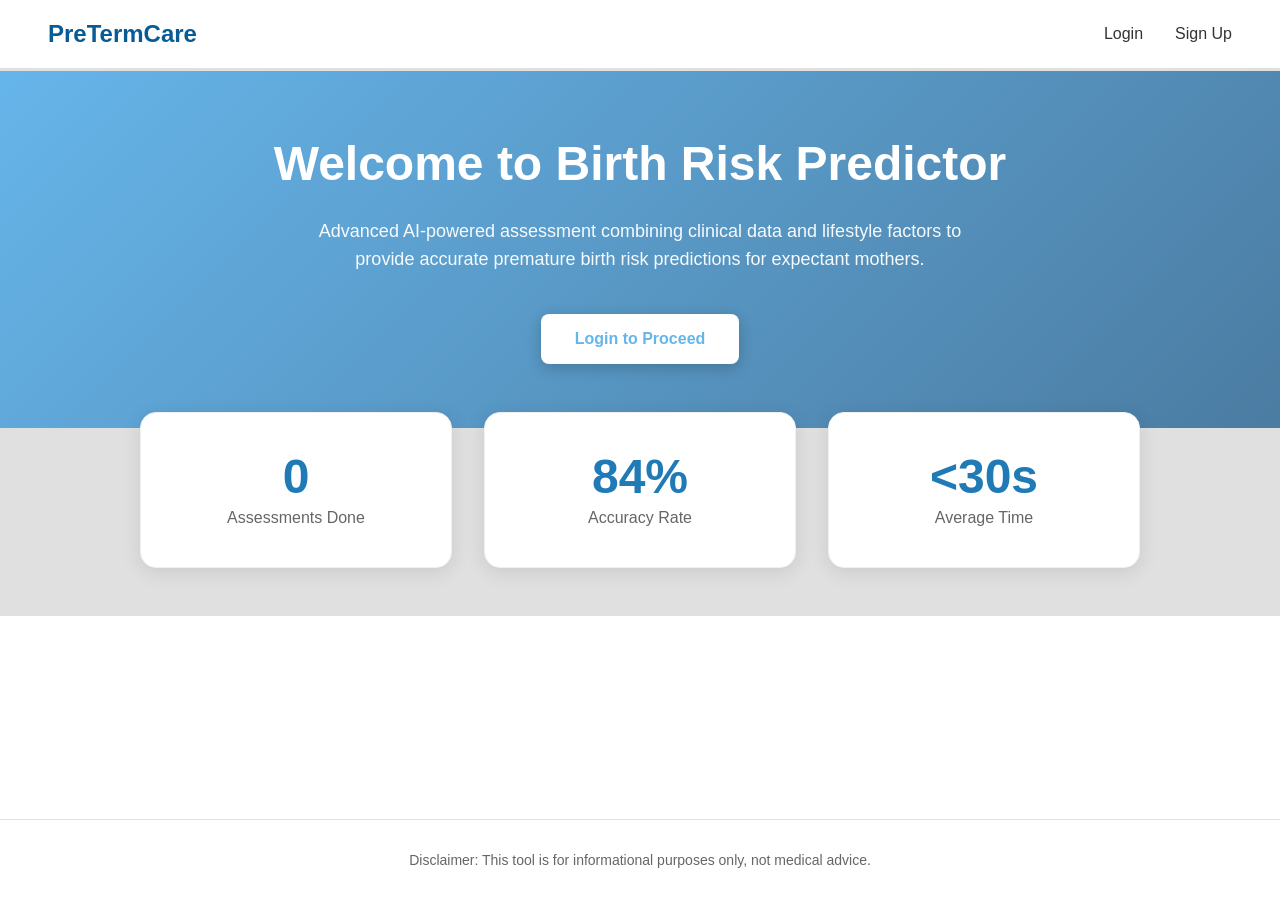
==== commit 5b033cf9: "front page modified" ====
--- a/frontend/index.html
+++ b/frontend/index.html
@@ -3,22 +3,19 @@
 <head>
   <meta charset="UTF-8">
   <meta name="viewport" content="width=device-width, initial-scale=1.0">
-  <title>Premature Birth Risk Predictor</title>
-   <link rel="stylesheet" href="css/index.css">
-     <script defer src="js/home.js"></script>
+  <title>PreTermCare</title>
+  <link rel="stylesheet" href="css/index.css">
+  <script defer src="js/index.js"></script>
 </head>
 <body>
-  <div class="animated-bg">
-    <div class="orb orb1"></div>
-    <div class="orb orb2"></div>
-    <div class="orb orb3"></div>
-  </div>
-
-  <div class="particles" id="particles"></div>
 
   <header class="header">
-    <h1 class="logo"><a href="index.html">Birth Risk Predictor</a></h1>
+    <a href="index.html" style="text-decoration: none; color: inherit;">
+      <h1 class="logo" style="cursor: pointer;">PreTermCare</h1>
+    </a>
+
     <nav id="navMenu" class="nav">
+      <!-- JS will replace these -->
       <a href="login.html">Login</a>
       <a href="signup.html">Sign Up</a>
     </nav>
@@ -26,56 +23,37 @@
 
   <main class="main">
     <section class="hero">
-      <div class="hero-badge">✨ AI-Powered Assessment</div>
-      <h2>Predict with Precision</h2>
-      <p>Advanced machine learning algorithms analyze clinical and lifestyle data to provide accurate premature birth risk assessment in seconds.</p>
+      <h2>Welcome to Birth Risk Predictor</h2>
+      <p>Advanced AI-powered assessment combining clinical data and lifestyle factors to provide accurate premature birth risk predictions for expectant mothers.</p>
       
-      <div class="cta-group">
-        <a href="form.html" class="button-primary">
-          <span>Start Assessment</span>
-          <span class="arrow">→</span>
-        </a>
-      </div>
-
-      <div class="stats">
-        <div class="stat-card">
-          <span class="stat-number">95%</span>
-          <span class="stat-label">Accuracy Rate</span>
-        </div>
-        <div class="stat-card">
-          <span class="stat-number">10K+</span>
-          <span class="stat-label">Assessments Done</span>
-        </div>
-        <div class="stat-card">
-          <span class="stat-number">&lt;30s</span>
-          <span class="stat-label">Average Time</span>
-        </div>
-      </div>
-
-      <div class="features">
-        <div class="features-grid">
-          <div class="feature-card">
-            <span class="feature-icon">🧬</span>
-            <h3>Advanced Analysis</h3>
-            <p>Multi-factor risk assessment using the latest medical research and comprehensive data patterns</p>
-          </div>
-          <div class="feature-card">
-            <span class="feature-icon">⚡</span>
-            <h3>Instant Results</h3>
-            <p>Get detailed risk evaluation with actionable insights in under 30 seconds</p>
-          </div>
-          <div class="feature-card">
-            <span class="feature-icon">🔐</span>
-            <h3>Privacy First</h3>
-            <p>Bank-level encryption ensures your sensitive health data remains completely secure</p>
-          </div>
-        </div>
+      <div class="button-group">
+        <a href="login.html" id="loginBtn" class="button button-primary">Login to Proceed</a>
+        <a href="form.html" id="startBtn" class="button button-primary">Start assisment</a>
+        <a href="imageprocessing.html" id="imageBtn" class="button button-secondary">Medical Report </a>
       </div>
     </section>
   </main>
 
+  <section class="stats-section">
+    <div class="stats">
+      <div class="stat-card">
+        <div class="stat-number">0</div>
+        <div class="stat-label">Assessments Done</div>
+      </div>
+      <div class="stat-card">
+        <div class="stat-number">84%</div>
+        <div class="stat-label">Accuracy Rate</div>
+      </div>
+      <div class="stat-card">
+        <div class="stat-number">&lt;30s</div>
+        <div class="stat-label">Average Time</div>
+      </div>
+    </div>
+  </section>
+
   <footer class="footer">
-    <p>⚕️ Medical Disclaimer: This tool provides informational risk assessment only and does not replace professional medical advice. Always consult qualified healthcare providers.</p>
+    <p>Disclaimer: This tool is for informational purposes only, not medical advice.</p>
   </footer>
+
 </body>
 </html>
--- a/frontend/css/index.css
+++ b/frontend/css/index.css
@@ -1,482 +1,279 @@
- * {
-      margin: 0;
-      padding: 0;
-      box-sizing: border-box;
-    }
-
-    body {
-      font-family: 'Inter', -apple-system, BlinkMacSystemFont, 'Segoe UI', Roboto, sans-serif;
-      background: #0a0e27;
-      color: #fff;
-      overflow-x: hidden;
-    }
-
-    .animated-bg {
-      position: fixed;
-      top: 0;
-      left: 0;
-      width: 100%;
-      height: 100%;
-      z-index: -1;
-      background: linear-gradient(135deg, #0a0e27 0%, #1a1f3a 50%, #0a0e27 100%);
-    }
-
-    .orb {
-      position: absolute;
-      border-radius: 50%;
-      filter: blur(60px);
-      opacity: 0.6;
-      animation: float 20s infinite ease-in-out;
-    }
-
-    .orb1 {
-      width: 400px;
-      height: 400px;
-      background: linear-gradient(45deg, #00d4ff, #0099ff);
-      top: -100px;
-      left: -100px;
-      animation-delay: 0s;
-    }
-
-    .orb2 {
-      width: 350px;
-      height: 350px;
-      background: linear-gradient(45deg, #7c3aed, #a78bfa);
-      bottom: -100px;
-      right: -100px;
-      animation-delay: 7s;
-    }
-
-    .orb3 {
-      width: 300px;
-      height: 300px;
-      background: linear-gradient(45deg, #06b6d4, #3b82f6);
-      top: 50%;
-      right: 20%;
-      animation-delay: 14s;
-    }
-
-    @keyframes float {
-      0%, 100% {
-        transform: translate(0, 0) scale(1);
-      }
-      33% {
-        transform: translate(50px, -50px) scale(1.1);
-      }
-      66% {
-        transform: translate(-30px, 30px) scale(0.9);
-      }
-    }
-
-    .header {
-      position: fixed;
-      top: 0;
-      left: 0;
-      right: 0;
-      display: flex;
-      justify-content: space-between;
-      align-items: center;
-      padding: 1.5rem 5%;
-      background: rgba(10, 14, 39, 0.8);
-      backdrop-filter: blur(20px);
-      border-bottom: 1px solid rgba(255, 255, 255, 0.05);
-      z-index: 1000;
-      animation: slideDown 0.8s ease-out;
-    }
-
-    @keyframes slideDown {
-      from {
-        transform: translateY(-100%);
-        opacity: 0;
-      }
-      to {
-        transform: translateY(0);
-        opacity: 1;
-      }
-    }
-
-    .logo a {
-      color: #fff;
-      text-decoration: none;
-      font-size: 1.4rem;
-      font-weight: 700;
-      letter-spacing: -0.5px;
-      background: linear-gradient(90deg, #00d4ff, #7c3aed);
-      -webkit-background-clip: text;
-      -webkit-text-fill-color: transparent;
-      background-clip: text;
-    }
-
-    .nav {
-      display: flex;
-      gap: 1rem;
-    }
-
-    .nav a {
-      color: rgba(255, 255, 255, 0.8);
-      text-decoration: none;
-      padding: 0.7rem 1.8rem;
-      border-radius: 30px;
-      transition: all 0.4s;
-      font-weight: 500;
-      font-size: 0.95rem;
-      position: relative;
-      overflow: hidden;
-    }
-
-    .nav a::before {
-      content: '';
-      position: absolute;
-      top: 0;
-      left: -100%;
-      width: 100%;
-      height: 100%;
-      background: linear-gradient(90deg, transparent, rgba(255, 255, 255, 0.1), transparent);
-      transition: left 0.6s;
-    }
-
-    .nav a:hover::before {
-      left: 100%;
-    }
-
-    .nav a:first-child {
-      border: 1px solid rgba(255, 255, 255, 0.2);
-    }
-
-    .nav a:first-child:hover {
-      background: rgba(255, 255, 255, 0.05);
-      border-color: rgba(255, 255, 255, 0.3);
-    }
-
-    .nav a:last-child {
-      background: linear-gradient(135deg, #00d4ff, #0099ff);
-      color: #fff;
-      font-weight: 600;
-      box-shadow: 0 4px 15px rgba(0, 212, 255, 0.3);
-    }
-
-    .nav a:last-child:hover {
-      transform: translateY(-2px);
-      box-shadow: 0 6px 25px rgba(0, 212, 255, 0.5);
-    }
-
-    .main {
-      padding-top: 120px;
-      min-height: 100vh;
-      display: flex;
-      align-items: center;
-      justify-content: center;
-    }
-
-    .hero {
-      text-align: center;
-      max-width: 900px;
-      padding: 2rem;
-    }
-
-    .hero-badge {
-      display: inline-block;
-      padding: 0.5rem 1.5rem;
-      background: rgba(0, 212, 255, 0.1);
-      border: 1px solid rgba(0, 212, 255, 0.3);
-      border-radius: 30px;
-      color: #00d4ff;
-      font-size: 0.85rem;
-      font-weight: 600;
-      margin-bottom: 2rem;
-      animation: fadeInUp 1s ease-out 0.2s backwards;
-    }
-
-    .hero h2 {
-      font-size: 4.5rem;
-      margin-bottom: 1.5rem;
-      font-weight: 800;
-      line-height: 1.1;
-      background: linear-gradient(135deg, #fff 0%, #00d4ff 100%);
-      -webkit-background-clip: text;
-      -webkit-text-fill-color: transparent;
-      background-clip: text;
-      animation: fadeInUp 1s ease-out 0.4s backwards;
-    }
-
-    .hero p {
-      font-size: 1.25rem;
-      margin-bottom: 3rem;
-      color: rgba(255, 255, 255, 0.7);
-      line-height: 1.8;
-      max-width: 650px;
-      margin-left: auto;
-      margin-right: auto;
-      animation: fadeInUp 1s ease-out 0.6s backwards;
-    }
-
-    @keyframes fadeInUp {
-      from {
-        opacity: 0;
-        transform: translateY(40px);
-      }
-      to {
-        opacity: 1;
-        transform: translateY(0);
-      }
-    }
-
-    .cta-group {
-      display: flex;
-      gap: 1.5rem;
-      justify-content: center;
-      align-items: center;
-      animation: fadeInUp 1s ease-out 0.8s backwards;
-    }
-
-    .button-primary {
-      display: inline-flex;
-      align-items: center;
-      gap: 0.5rem;
-      padding: 1.3rem 3rem;
-      background: linear-gradient(135deg, #00d4ff, #0099ff);
-      color: #fff;
-      text-decoration: none;
-      border-radius: 50px;
-      font-weight: 700;
-      font-size: 1.1rem;
-      transition: all 0.4s;
-      box-shadow: 0 10px 40px rgba(0, 212, 255, 0.3);
-      position: relative;
-      overflow: hidden;
-    }
-
-    .button-primary::before {
-      content: '';
-      position: absolute;
-      top: 0;
-      left: 0;
-      width: 100%;
-      height: 100%;
-      background: linear-gradient(135deg, #0099ff, #00d4ff);
-      opacity: 0;
-      transition: opacity 0.4s;
-    }
-
-    .button-primary:hover::before {
-      opacity: 1;
-    }
-
-    .button-primary span {
-      position: relative;
-      z-index: 1;
-    }
-
-    .button-primary:hover {
-      transform: translateY(-3px);
-      box-shadow: 0 15px 50px rgba(0, 212, 255, 0.5);
-    }
-
-    .arrow {
-      transition: transform 0.4s;
-    }
-
-    .button-primary:hover .arrow {
-      transform: translateX(5px);
-    }
-
-    .stats {
-      display: grid;
-      grid-template-columns: repeat(3, 1fr);
-      gap: 3rem;
-      margin-top: 6rem;
-      padding: 0 2rem;
-      animation: fadeInUp 1s ease-out 1s backwards;
-    }
-
-    .stat-card {
-      text-align: center;
-      padding: 2rem;
-      background: rgba(255, 255, 255, 0.03);
-      border: 1px solid rgba(255, 255, 255, 0.08);
-      border-radius: 20px;
-      backdrop-filter: blur(10px);
-      transition: all 0.4s;
-      position: relative;
-      overflow: hidden;
-    }
-
-    .stat-card::before {
-      content: '';
-      position: absolute;
-      top: 0;
-      left: 0;
-      width: 100%;
-      height: 2px;
-      background: linear-gradient(90deg, transparent, #00d4ff, transparent);
-      transform: translateX(-100%);
-      transition: transform 0.6s;
-    }
-
-    .stat-card:hover::before {
-      transform: translateX(100%);
-    }
-
-    .stat-card:hover {
-      transform: translateY(-10px);
-      background: rgba(255, 255, 255, 0.05);
-      border-color: rgba(0, 212, 255, 0.3);
-      box-shadow: 0 20px 60px rgba(0, 212, 255, 0.2);
-    }
-
-    .stat-number {
-      font-size: 3rem;
-      font-weight: 800;
-      background: linear-gradient(135deg, #00d4ff, #7c3aed);
-      -webkit-background-clip: text;
-      -webkit-text-fill-color: transparent;
-      background-clip: text;
-      margin-bottom: 0.5rem;
-      display: block;
-    }
-
-    .stat-label {
-      color: rgba(255, 255, 255, 0.6);
-      font-size: 1rem;
-      font-weight: 500;
-    }
-
-    .features {
-      margin-top: 8rem;
-      padding: 0 2rem;
-      animation: fadeInUp 1s ease-out 1.2s backwards;
-    }
-
-    .features-grid {
-      display: grid;
-      grid-template-columns: repeat(auto-fit, minmax(300px, 1fr));
-      gap: 2rem;
-      max-width: 1200px;
-      margin: 0 auto;
-    }
-
-    .feature-card {
-      background: rgba(255, 255, 255, 0.03);
-      backdrop-filter: blur(10px);
-      padding: 2.5rem;
-      border-radius: 24px;
-      border: 1px solid rgba(255, 255, 255, 0.08);
-      transition: all 0.4s;
-      position: relative;
-      overflow: hidden;
-    }
-
-    .feature-card::after {
-      content: '';
-      position: absolute;
-      top: 0;
-      left: 0;
-      width: 100%;
-      height: 100%;
-      background: radial-gradient(circle at top right, rgba(0, 212, 255, 0.1), transparent);
-      opacity: 0;
-      transition: opacity 0.4s;
-    }
-
-    .feature-card:hover::after {
-      opacity: 1;
-    }
-
-    .feature-card:hover {
-      transform: translateY(-10px);
-      border-color: rgba(0, 212, 255, 0.3);
-      box-shadow: 0 20px 60px rgba(0, 212, 255, 0.15);
-    }
-
-    .feature-icon {
-      font-size: 3rem;
-      margin-bottom: 1.5rem;
-      display: block;
-      filter: grayscale(0.3);
-      transition: all 0.4s;
-    }
-
-    .feature-card:hover .feature-icon {
-      filter: grayscale(0);
-      transform: scale(1.1);
-    }
-
-    .feature-card h3 {
-      font-size: 1.5rem;
-      margin-bottom: 1rem;
-      color: #fff;
-      position: relative;
-      z-index: 1;
-    }
-
-    .feature-card p {
-      color: rgba(255, 255, 255, 0.6);
-      line-height: 1.7;
-      position: relative;
-      z-index: 1;
-    }
-
-    .footer {
-      text-align: center;
-      padding: 3rem 2rem;
-      color: rgba(255, 255, 255, 0.4);
-      font-size: 0.9rem;
-      margin-top: 6rem;
-      border-top: 1px solid rgba(255, 255, 255, 0.05);
-    }
-
-    .particles {
-      position: fixed;
-      top: 0;
-      left: 0;
-      width: 100%;
-      height: 100%;
-      pointer-events: none;
-      z-index: -1;
-    }
-
-    .particle {
-      position: absolute;
-      width: 2px;
-      height: 2px;
-      background: rgba(0, 212, 255, 0.5);
-      border-radius: 50%;
-      animation: twinkle 3s infinite ease-in-out;
-    }
-
-    @keyframes twinkle {
-      0%, 100% { opacity: 0; }
-      50% { opacity: 1; }
-    }
-
-    @media (max-width: 768px) {
-      .hero h2 {
-        font-size: 2.5rem;
-      }
-
-      .hero p {
-        font-size: 1.1rem;
-      }
-
-      .stats {
-        grid-template-columns: 1fr;
-        gap: 1.5rem;
-      }
-
-      .features-grid {
-        grid-template-columns: 1fr;
-      }
-
-      .cta-group {
-        flex-direction: column;
-      }
-
-      .nav {
-        gap: 0.5rem;
-      }
-
-      .nav a {
-        padding: 0.6rem 1.2rem;
-        font-size: 0.85rem;
-      }
-    }+* {
+  margin: 0;
+  padding: 0;
+  box-sizing: border-box;
+}
+
+body {
+  font-family: -apple-system, BlinkMacSystemFont, 'Segoe UI', 'Roboto', 'Oxygen', 'Ubuntu', 'Cantarell', sans-serif;
+  min-height: 100vh;
+  display: flex;
+  flex-direction: column;
+  background: white;
+  color: #333;
+}
+
+/* Header Styles */
+.header {
+  background: white;
+  padding: 1.25rem 3rem;
+  display: flex;
+  justify-content: space-between;
+  align-items: center;
+  border-bottom: 3px solid #e0e0e0;
+  position: relative;
+  z-index: 10;
+}
+
+.logo {
+  font-size: 1.5rem;
+  font-weight: 700;
+  color: #075c95;
+  margin: 0;
+}
+
+.nav {
+  display: flex;
+  gap: 2rem;
+  align-items: center;
+}
+
+.nav a {
+  text-decoration: none;
+  color: #333;
+  font-weight: 500;
+  font-size: 1rem;
+  transition: color 0.3s ease;
+}
+
+.nav a:hover {
+  color: #667eea;
+}
+
+.nav span {
+  color: #667eea;
+  font-weight: 600;
+}
+
+/* Main Content - Gradient Section */
+.main {
+  background: linear-gradient(135deg, #66b5ea 0%, #4b7ca2 100%);
+  padding: 4rem 2rem;
+  display: flex;
+  align-items: center;
+  justify-content: center;
+}
+
+.hero {
+  text-align: center;
+  max-width: 900px;
+  width: 100%;
+}
+
+.hero h2 {
+  font-size: 3rem;
+  font-weight: 800;
+  color: white;
+  margin-bottom: 1.5rem;
+  line-height: 1.2;
+}
+
+.hero p {
+  font-size: 1.125rem;
+  color: rgba(255, 255, 255, 0.95);
+  margin-bottom: 2.5rem;
+  line-height: 1.6;
+  max-width: 700px;
+  margin-left: auto;
+  margin-right: auto;
+}
+
+/* Button Styles */
+.button-group {
+  display: flex;
+  gap: 1rem;
+  justify-content: center;
+  align-items: center;
+  flex-wrap: wrap;
+}
+
+.button {
+  padding: 0.875rem 2rem;
+  border-radius: 8px;
+  text-decoration: none;
+  font-weight: 600;
+  font-size: 1rem;
+  transition: all 0.3s ease;
+  cursor: pointer;
+  border: 2px solid transparent;
+  display: inline-block;
+}
+
+.button-primary {
+  background: white;
+  color: #66b5ea;
+  box-shadow: 0 4px 15px rgba(0, 0, 0, 0.2);
+}
+
+.button-primary:hover {
+  transform: translateY(-2px);
+  box-shadow: 0 6px 20px rgba(0, 0, 0, 0.3);
+}
+
+.button-secondary {
+  background: rgba(102, 126, 234, 0.3);
+  color: white;
+  border: 2px solid white;
+}
+
+.button-secondary:hover {
+  background: rgba(102, 126, 234, 0.5);
+  transform: translateY(-2px);
+}
+
+/* Stats Section - Outside purple area */
+.stats-section {
+  background: #e0e0e0;
+  padding: 2rem 2rem 3rem 2rem;
+  position: relative;
+  z-index: 5;
+}
+
+.stats {
+  display: grid;
+  grid-template-columns: repeat(3, 1fr);
+  gap: 2rem;
+  max-width: 1000px;
+  margin: -3rem auto 0 auto;
+  position: relative;
+}
+
+.stat-card {
+  background: white;
+  padding: 2.5rem 2rem;
+  border-radius: 16px;
+  box-shadow: 0 4px 20px rgba(0, 0, 0, 0.1);
+  text-align: center;
+  border: 1px solid #f0f0f0;
+  transition: transform 0.3s ease, box-shadow 0.3s ease;
+}
+
+.stat-card:hover {
+  transform: translateY(-5px);
+  box-shadow: 0 8px 30px rgba(0, 0, 0, 0.15);
+}
+
+.stat-number {
+  font-size: 3rem;
+  font-weight: 800;
+  color: #1f7ab6;
+  margin-bottom: 0.5rem;
+  line-height: 1;
+}
+
+.stat-label {
+  font-size: 1rem;
+  color: #666;
+  font-weight: 500;
+}
+
+/* Footer */
+.footer {
+  background:  white;
+  color: #666;
+  text-align: center;
+  padding: 2rem;
+  margin-top: auto;
+  border-top: 1px solid #e0e0e0;
+}
+
+.footer p {
+  font-size: 0.875rem;
+}
+
+/* Responsive Design */
+@media (max-width: 968px) {
+  .stats {
+    grid-template-columns: repeat(3, 1fr);
+    gap: 1.5rem;
+    padding: 0 1rem;
+  }
+
+  .stat-card {
+    padding: 2rem 1rem;
+  }
+
+  .stat-number {
+    font-size: 2.5rem;
+  }
+}
+
+@media (max-width: 768px) {
+  .header {
+    padding: 1rem 1.5rem;
+  }
+
+  .logo {
+    font-size: 1.25rem;
+  }
+
+  .nav {
+    gap: 1rem;
+    font-size: 0.9rem;
+  }
+
+  .main {
+    padding: 3rem 1.5rem;
+  }
+
+  .hero h2 {
+    font-size: 2.25rem;
+  }
+
+  .hero p {
+    font-size: 1rem;
+  }
+
+  .button {
+    padding: 0.75rem 1.5rem;
+    font-size: 0.95rem;
+  }
+
+  .stats {
+    grid-template-columns: 1fr;
+    gap: 1.5rem;
+    margin-top: -2rem;
+  }
+
+  .stat-card {
+    padding: 2rem 1.5rem;
+  }
+
+  .stat-number {
+    font-size: 2.5rem;
+  }
+}
+
+@media (max-width: 480px) {
+  .hero h2 {
+    font-size: 1.75rem;
+  }
+
+  .button-group {
+    flex-direction: column;
+    width: 100%;
+  }
+
+  .button {
+    width: 100%;
+    max-width: 300px;
+  }
+
+  .stat-number {
+    font-size: 2rem;
+  }
+
+  .stat-label {
+    font-size: 0.9rem;
+  }
+}
